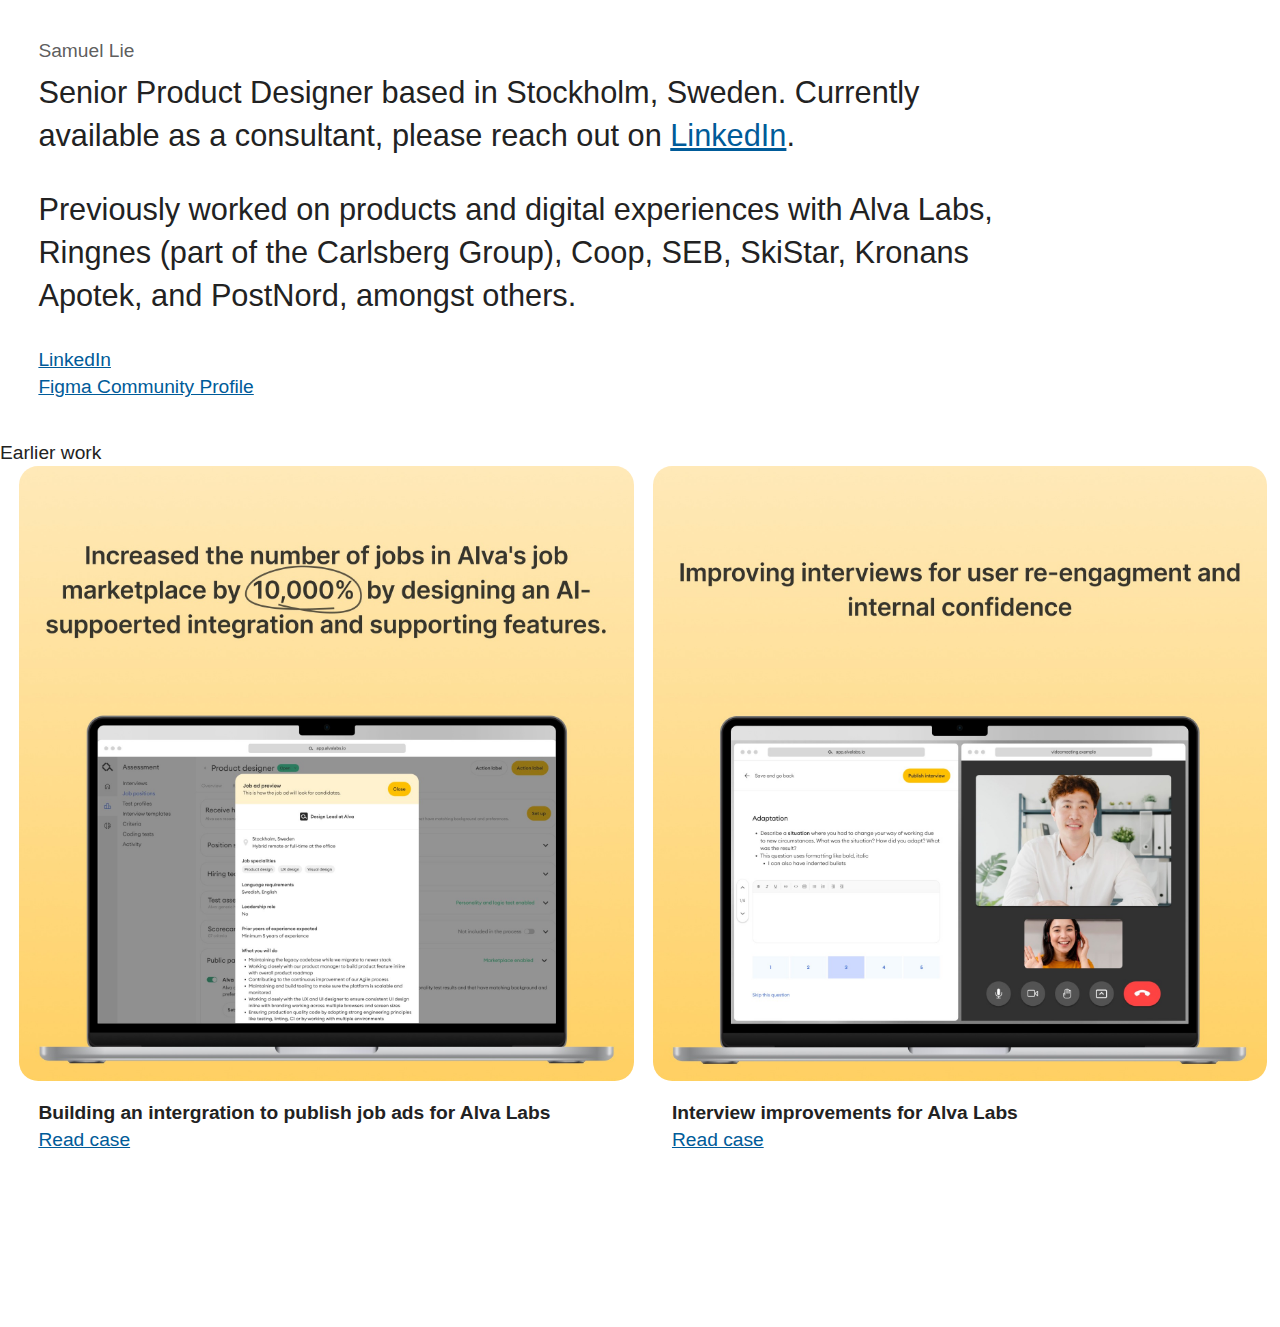
==== index.html @ 554edc45 "Updated copy" ====
<!doctype html>
<html class="no-js" lang="en">

<head>
  <meta charset="utf-8">
  <title>Samuel Lie - Consultant Senior Product Designer</title>
  <meta name="description" content="Consultant Senior Product Designer based in Stockholm, Sweden.">
  <meta name="viewport" content="width=device-width, initial-scale=1">

<link rel="icon" href="favicon.ico" />

  <link rel="stylesheet" href="styles/normalize.css">
  <link rel="stylesheet" href="styles/style.css">

  <meta name="theme-color" media="(prefers-color-scheme: light)" content="#fff" />
  <meta name="theme-color" media="(prefers-color-scheme: dark)" content="#222" />

  <script src="https://cdn.counter.dev/script.js" data-id="3fa29685-fc95-48f1-abb3-a74267615874" data-utcoffset="2"></script>
</head>

<body>

  <div class="about">
    <h1 class="name">Samuel Lie</h1>
    <p class="description">Senior Product Designer based in Stockholm, Sweden. Currently available as a consultant, please reach out on <a href="https://www.linkedin.com/in/samueleriklie">LinkedIn</a>.</p>
    <p class="description">Previously worked on products and digital experiences with Alva Labs, Ringnes (part of the Carlsberg Group), Coop, SEB, SkiStar, Kronans Apotek, and PostNord, amongst others.</p>
    <ul class="no-list-style">
      <li><a href="https://www.linkedin.com/in/samuel-lie-769a29a1/">LinkedIn</a></li>
      <li><a href="https://www.figma.com/@samuellie">Figma Community Profile</a></li>
    </ul>
  </div>

  <div>
    <h3>Earlier work</h3>
    <div class="screenshots">
      <div>
        <img class="screenshot" src="/images/alva-increasejobs.jpg" alt="Screenshot of the job ad preview modal in the Alva Labs web app with the title Increased the number of jobs in Alva's job marketplace by  10,000%  by designing an AI-suppoerted integration and supporting features." />
        <div class="screenshot-links">
          <h2>Building an intergration to publish job ads for Alva Labs</h2>
          <ul class="no-list-style">
            <li><a href="https://samuellie.craft.me/ANRTtdKhkk0dDg">Read case</a></li>
          </ul>
        </div>
      </div>
      <div>
        <img class="screenshot" src="/images/alva-improveinterviews.jpg" alt="Screenshot of the interview functionality in the Alva Labs web app with the title Improving interviews for user re-engagment and internal confidence." />
        <div class="screenshot-links">
          <h2>Interview improvements for Alva Labs</h2>
          <ul class="no-list-style">
            <li><a href="https://samuellie.craft.me/POUdpriRUXJNpg">Read case</a></li>
          </ul>
        </div>
      </div>
      <div>
        <img class="screenshot" src="/images/coop.jpg" alt="Screenshot of the home screen of the Coop iOS app" />
        <div class="screenshot-links">
          <h2>Coop</h2>
          <ul class="no-list-style">
            <li><a href="https://apps.apple.com/se/app/coop-mat-erbjudanden-medlem/id408840395">App Store</a></li>
            <li><a href="https://play.google.com/store/apps/details?id=se.nansen.coop">Google Play</a></li>
          </ul>
        </div>
      </div>
      <div>
        <img class="screenshot" src="/images/kronans-apotek.jpg" alt="Screenshot of the home screen of the Kronans Apotek iOS app" />
        <div class="screenshot-links">
          <h2>Kronans Apotek</h2>
          <ul class="no-list-style">
            <li><a href="https://apps.apple.com/se/app/kronans-apotek-mina-recept/id1129771604">App Store</a></li>
            <li><a href="https://play.google.com/store/apps/details?id=se.kronansapotek.kronan">Google Play</a></li>
          </ul>
        </div>
      </div>
      <div>
        <img class="screenshot" src="/images/seb-kort.jpg" alt="Screenshot of the home screen of the Spendwise iOS app" />
        <div class="screenshot-links">
          <h2>SEB Kort</h2>
          <ul class="no-list-style">
            <li><a href="https://apps.apple.com/us/app/spendwise/id1441419364">Spendwise - App Store</a></li>
            <li><a href="https://play.google.com/store/apps/details?id=com.sebkort.multibrand">Spendwise - Google Play</a></li>
            <li><a href="https://apps.apple.com/se/app/eurocard/id627653827">Eurocard - App Store</a></li>
            <li><a href="https://play.google.com/store/apps/details?id=se.eurocard.ecse">Eurocard - Google Play</a></li>
            <li><a href="https://apps.apple.com/se/app/sas-eurobonus-world-mastercard/id1145360307">SAS MC - App Store</a></li>
            <li><a href="https://play.google.com/store/apps/details?id=com.sebkort.sase">SAS MC - Google Play</a></li>
          </ul>
        </div>
      </div>
      <div>
        <img class="screenshot" src="/images/skistar.jpg" alt="Screenshot of the home screen of the SkiStar app" />
        <div class="screenshot-links">
          <h2>SkiStar</h2>
          <ul class="no-list-style">
            <li><a href="https://apps.apple.com/se/app/skistar/id406481077">App Store</a></li>
            <li><a href="https://play.google.com/store/apps/details?id=com.skistar.SKISTAR1">Google Play</a></li>
          </ul>
        </div>
      </div>
      <div>
        <img class="screenshot" src="/images/taxisthlm.jpg" alt="Screenshot of the booking screen of the Taxi Stockholm app" />
        <div class="screenshot-links">
          <h2>Taxi Stockholm</h2>
          <ul class="no-list-style">
            <li><a href="https://apps.apple.com/se/app/taxi-sthlm/id375988670">App Store</a></li>
            <li><a href="https://play.google.com/store/apps/details?id=se.taxistockholm">Google Play</a></li>
          </ul>
        </div>
      </div>
    </div>
  </div>

</body>

</html>
---- styles/style.css ----
/*! HTML5 Boilerplate v8.0.0 | MIT License | https://html5boilerplate.com/ */

/* main.css 3.0.0 | MIT License | https://github.com/h5bp/main.css#readme */
/*
 * What follows is the result of much research on cross-browser styling.
 * Credit left inline and big thanks to Nicolas Gallagher, Jonathan Neal,
 * Kroc Camen, and the H5BP dev community and team.
 */

/* ==========================================================================
   Base styles: opinionated defaults
   ========================================================================== */

html {
  background-color: #fff;
  color: #222;
  font-size: 1.2em;
  line-height: 1.4;
  font-family: 'Helvetica', 'Arial', sans-serif;
  box-sizing: border-box;
}

*, *:before, *:after {
  box-sizing: inherit;
}

/*
 * Remove text-shadow in selection highlight:
 * https://twitter.com/miketaylr/status/12228805301
 *
 * Customize the background color to match your design.
 */

::-moz-selection {
  background: #b3d4fc;
  text-shadow: none;
}

::selection {
  background: #b3d4fc;
  text-shadow: none;
}

/* ==========================================================================
   Author's custom styles
   ========================================================================== */

body {
  min-height: 100svh;
}

.about {
  padding: 2em;
  display: flex;
  flex-direction: column;
  justify-content: center;
  max-width: 54em;
}

h1 {
  font-size: 1.6em;
  margin-top: 0;
  margin-bottom: 0.3em;
}

h2 {
  font-size: 1em;
  margin: 0;
}

h3 {
  font-size: 1em;
  font-weight: 500;
  margin: 0;
}

p {
  margin-top: 0;
}

.no-list-style {
  padding: 0;
  margin: 0;
  list-style: none;
}

.name {
  font-size: 1em;
  color: #222222be;
  font-weight: 500;
}

.description {
  font-size: 1.6em;
}

a {
  color: #005b99;
}

a:hover {
  color: #005b99bf;
}

@media (prefers-color-scheme: dark) {
  html {
    color: #fff;
    background: #222;
  }

  .name {
    color: #ffffffbf;
  }

  a {
    color: #93c0f9;
  }

  a:hover {
    color: #accefa;
  }
}

.screenshots {
  display: flex;
  overflow-x: auto;
  padding: 0 1em 1em 1em;
}

.screenshot {
  display: flex;
  flex: 0 0 auto;
  height: 32em;
  border-radius: 1em;

  &:not(:last-child) {
    margin-right: 1em;
  }
}

.screenshot-links {
  padding: 1em;
}

/* ==========================================================================
   EXAMPLE Media Queries for Responsive Design.
   These examples override the primary ('mobile first') styles.
   Modify as content requires.
   ========================================================================== */

@media only screen and (min-width: 35em) {
  /* Style adjustments for viewports that meet the condition */
}

@media print,
  (-webkit-min-device-pixel-ratio: 1.25),
  (min-resolution: 1.25dppx),
  (min-resolution: 120dpi) {
  /* Style adjustments for high resolution devices */
}

/* ==========================================================================
   Print styles.
   Inlined to avoid the additional HTTP request:
   https://www.phpied.com/delay-loading-your-print-css/
   ========================================================================== */

@media print {
  *,
  *::before,
  *::after {
    background: #fff !important;
    color: #000 !important;
    /* Black prints faster */
    box-shadow: none !important;
    text-shadow: none !important;
  }

  a,
  a:visited {
    text-decoration: underline;
  }

  a[href]::after {
    content: " (" attr(href) ")";
  }

  abbr[title]::after {
    content: " (" attr(title) ")";
  }

  /*
   * Don't show links that are fragment identifiers,
   * or use the `javascript:` pseudo protocol
   */
  a[href^="#"]::after,
  a[href^="javascript:"]::after {
    content: "";
  }

  pre {
    white-space: pre-wrap !important;
  }

  pre,
  blockquote {
    border: 1px solid #999;
    page-break-inside: avoid;
  }

  tr,
  img {
    page-break-inside: avoid;
  }

  p,
  h2,
  h3 {
    orphans: 3;
    widows: 3;
  }

  h2,
  h3 {
    page-break-after: avoid;
  }
}
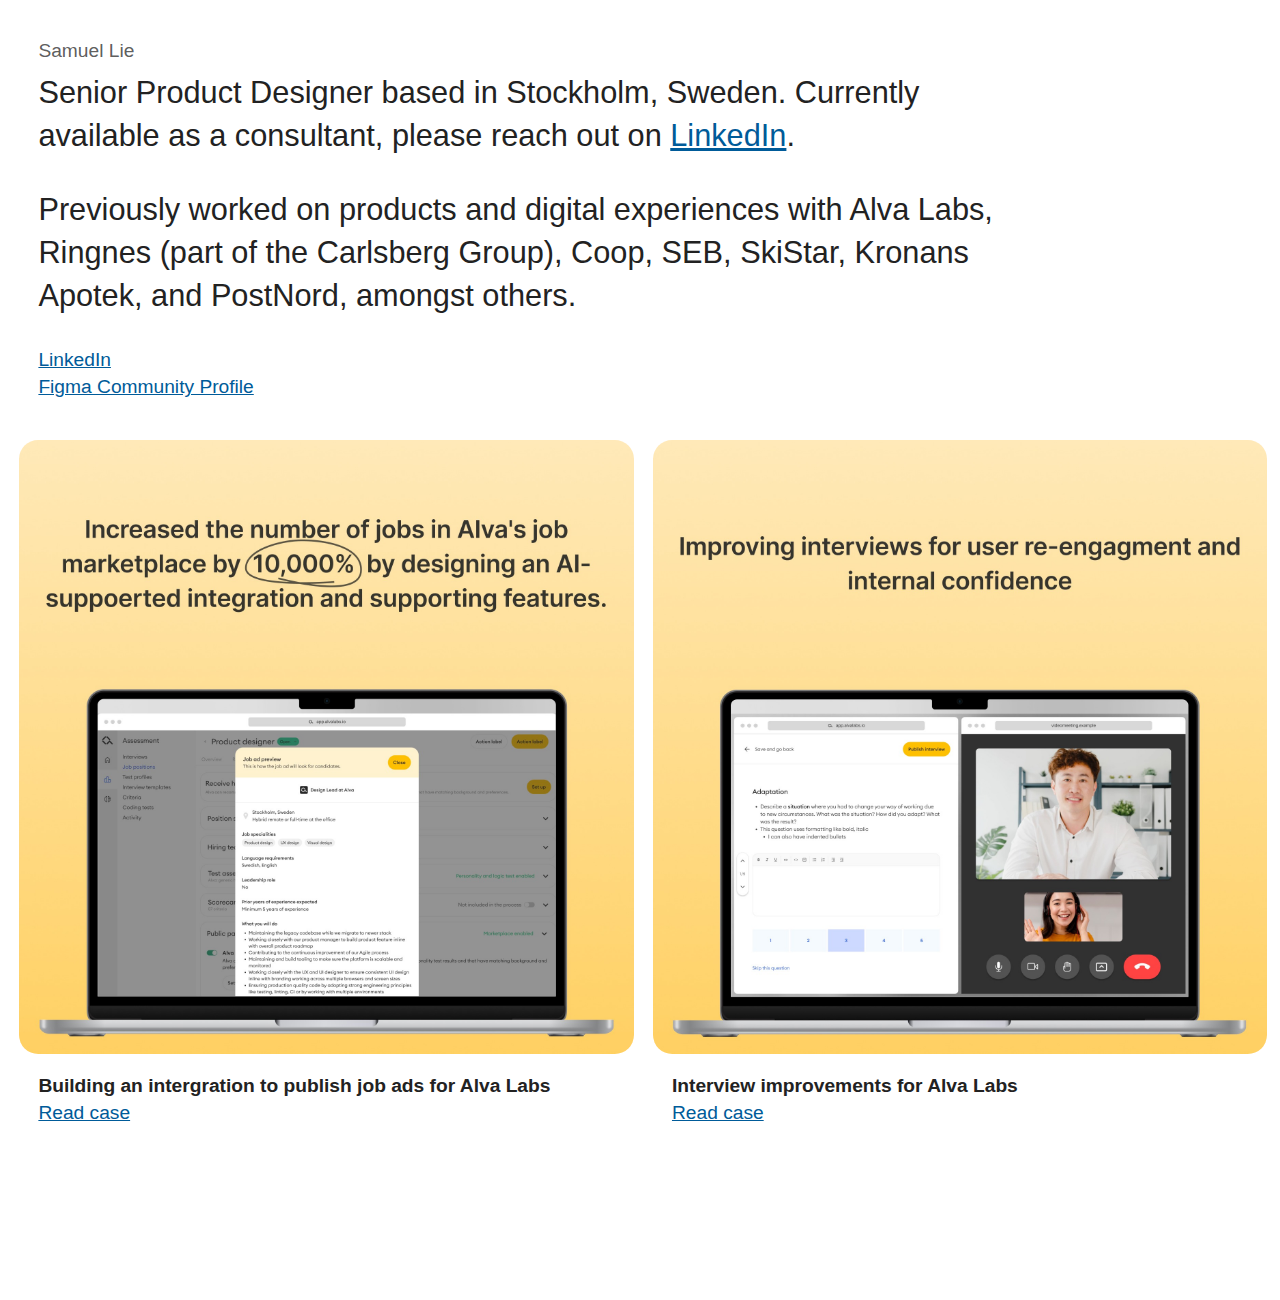
==== commit 9953524f: "Remove header" ====
--- a/index.html
+++ b/index.html
@@ -30,80 +30,77 @@
     </ul>
   </div>
 
-  <div>
-    <h3>Earlier work</h3>
-    <div class="screenshots">
-      <div>
-        <img class="screenshot" src="/images/alva-increasejobs.jpg" alt="Screenshot of the job ad preview modal in the Alva Labs web app with the title Increased the number of jobs in Alva's job marketplace by  10,000%  by designing an AI-suppoerted integration and supporting features." />
-        <div class="screenshot-links">
-          <h2>Building an intergration to publish job ads for Alva Labs</h2>
-          <ul class="no-list-style">
-            <li><a href="https://samuellie.craft.me/ANRTtdKhkk0dDg">Read case</a></li>
-          </ul>
-        </div>
+  <div class="screenshots">
+    <div>
+      <img class="screenshot" src="/images/alva-increasejobs.jpg" alt="Screenshot of the job ad preview modal in the Alva Labs web app with the title Increased the number of jobs in Alva's job marketplace by  10,000%  by designing an AI-suppoerted integration and supporting features." />
+      <div class="screenshot-links">
+        <h2>Building an intergration to publish job ads for Alva Labs</h2>
+        <ul class="no-list-style">
+          <li><a href="https://samuellie.craft.me/ANRTtdKhkk0dDg">Read case</a></li>
+        </ul>
       </div>
-      <div>
-        <img class="screenshot" src="/images/alva-improveinterviews.jpg" alt="Screenshot of the interview functionality in the Alva Labs web app with the title Improving interviews for user re-engagment and internal confidence." />
-        <div class="screenshot-links">
-          <h2>Interview improvements for Alva Labs</h2>
-          <ul class="no-list-style">
-            <li><a href="https://samuellie.craft.me/POUdpriRUXJNpg">Read case</a></li>
-          </ul>
-        </div>
+    </div>
+    <div>
+      <img class="screenshot" src="/images/alva-improveinterviews.jpg" alt="Screenshot of the interview functionality in the Alva Labs web app with the title Improving interviews for user re-engagment and internal confidence." />
+      <div class="screenshot-links">
+        <h2>Interview improvements for Alva Labs</h2>
+        <ul class="no-list-style">
+          <li><a href="https://samuellie.craft.me/POUdpriRUXJNpg">Read case</a></li>
+        </ul>
       </div>
-      <div>
-        <img class="screenshot" src="/images/coop.jpg" alt="Screenshot of the home screen of the Coop iOS app" />
-        <div class="screenshot-links">
-          <h2>Coop</h2>
-          <ul class="no-list-style">
-            <li><a href="https://apps.apple.com/se/app/coop-mat-erbjudanden-medlem/id408840395">App Store</a></li>
-            <li><a href="https://play.google.com/store/apps/details?id=se.nansen.coop">Google Play</a></li>
-          </ul>
-        </div>
+    </div>
+    <div>
+      <img class="screenshot" src="/images/coop.jpg" alt="Screenshot of the home screen of the Coop iOS app" />
+      <div class="screenshot-links">
+        <h2>Coop</h2>
+        <ul class="no-list-style">
+          <li><a href="https://apps.apple.com/se/app/coop-mat-erbjudanden-medlem/id408840395">App Store</a></li>
+          <li><a href="https://play.google.com/store/apps/details?id=se.nansen.coop">Google Play</a></li>
+        </ul>
       </div>
-      <div>
-        <img class="screenshot" src="/images/kronans-apotek.jpg" alt="Screenshot of the home screen of the Kronans Apotek iOS app" />
-        <div class="screenshot-links">
-          <h2>Kronans Apotek</h2>
-          <ul class="no-list-style">
-            <li><a href="https://apps.apple.com/se/app/kronans-apotek-mina-recept/id1129771604">App Store</a></li>
-            <li><a href="https://play.google.com/store/apps/details?id=se.kronansapotek.kronan">Google Play</a></li>
-          </ul>
-        </div>
+    </div>
+    <div>
+      <img class="screenshot" src="/images/kronans-apotek.jpg" alt="Screenshot of the home screen of the Kronans Apotek iOS app" />
+      <div class="screenshot-links">
+        <h2>Kronans Apotek</h2>
+        <ul class="no-list-style">
+          <li><a href="https://apps.apple.com/se/app/kronans-apotek-mina-recept/id1129771604">App Store</a></li>
+          <li><a href="https://play.google.com/store/apps/details?id=se.kronansapotek.kronan">Google Play</a></li>
+        </ul>
       </div>
-      <div>
-        <img class="screenshot" src="/images/seb-kort.jpg" alt="Screenshot of the home screen of the Spendwise iOS app" />
-        <div class="screenshot-links">
-          <h2>SEB Kort</h2>
-          <ul class="no-list-style">
-            <li><a href="https://apps.apple.com/us/app/spendwise/id1441419364">Spendwise - App Store</a></li>
-            <li><a href="https://play.google.com/store/apps/details?id=com.sebkort.multibrand">Spendwise - Google Play</a></li>
-            <li><a href="https://apps.apple.com/se/app/eurocard/id627653827">Eurocard - App Store</a></li>
-            <li><a href="https://play.google.com/store/apps/details?id=se.eurocard.ecse">Eurocard - Google Play</a></li>
-            <li><a href="https://apps.apple.com/se/app/sas-eurobonus-world-mastercard/id1145360307">SAS MC - App Store</a></li>
-            <li><a href="https://play.google.com/store/apps/details?id=com.sebkort.sase">SAS MC - Google Play</a></li>
-          </ul>
-        </div>
+    </div>
+    <div>
+      <img class="screenshot" src="/images/seb-kort.jpg" alt="Screenshot of the home screen of the Spendwise iOS app" />
+      <div class="screenshot-links">
+        <h2>SEB Kort</h2>
+        <ul class="no-list-style">
+          <li><a href="https://apps.apple.com/us/app/spendwise/id1441419364">Spendwise - App Store</a></li>
+          <li><a href="https://play.google.com/store/apps/details?id=com.sebkort.multibrand">Spendwise - Google Play</a></li>
+          <li><a href="https://apps.apple.com/se/app/eurocard/id627653827">Eurocard - App Store</a></li>
+          <li><a href="https://play.google.com/store/apps/details?id=se.eurocard.ecse">Eurocard - Google Play</a></li>
+          <li><a href="https://apps.apple.com/se/app/sas-eurobonus-world-mastercard/id1145360307">SAS MC - App Store</a></li>
+          <li><a href="https://play.google.com/store/apps/details?id=com.sebkort.sase">SAS MC - Google Play</a></li>
+        </ul>
       </div>
-      <div>
-        <img class="screenshot" src="/images/skistar.jpg" alt="Screenshot of the home screen of the SkiStar app" />
-        <div class="screenshot-links">
-          <h2>SkiStar</h2>
-          <ul class="no-list-style">
-            <li><a href="https://apps.apple.com/se/app/skistar/id406481077">App Store</a></li>
-            <li><a href="https://play.google.com/store/apps/details?id=com.skistar.SKISTAR1">Google Play</a></li>
-          </ul>
-        </div>
+    </div>
+    <div>
+      <img class="screenshot" src="/images/skistar.jpg" alt="Screenshot of the home screen of the SkiStar app" />
+      <div class="screenshot-links">
+        <h2>SkiStar</h2>
+        <ul class="no-list-style">
+          <li><a href="https://apps.apple.com/se/app/skistar/id406481077">App Store</a></li>
+          <li><a href="https://play.google.com/store/apps/details?id=com.skistar.SKISTAR1">Google Play</a></li>
+        </ul>
       </div>
-      <div>
-        <img class="screenshot" src="/images/taxisthlm.jpg" alt="Screenshot of the booking screen of the Taxi Stockholm app" />
-        <div class="screenshot-links">
-          <h2>Taxi Stockholm</h2>
-          <ul class="no-list-style">
-            <li><a href="https://apps.apple.com/se/app/taxi-sthlm/id375988670">App Store</a></li>
-            <li><a href="https://play.google.com/store/apps/details?id=se.taxistockholm">Google Play</a></li>
-          </ul>
-        </div>
+    </div>
+    <div>
+      <img class="screenshot" src="/images/taxisthlm.jpg" alt="Screenshot of the booking screen of the Taxi Stockholm app" />
+      <div class="screenshot-links">
+        <h2>Taxi Stockholm</h2>
+        <ul class="no-list-style">
+          <li><a href="https://apps.apple.com/se/app/taxi-sthlm/id375988670">App Store</a></li>
+          <li><a href="https://play.google.com/store/apps/details?id=se.taxistockholm">Google Play</a></li>
+        </ul>
       </div>
     </div>
   </div>
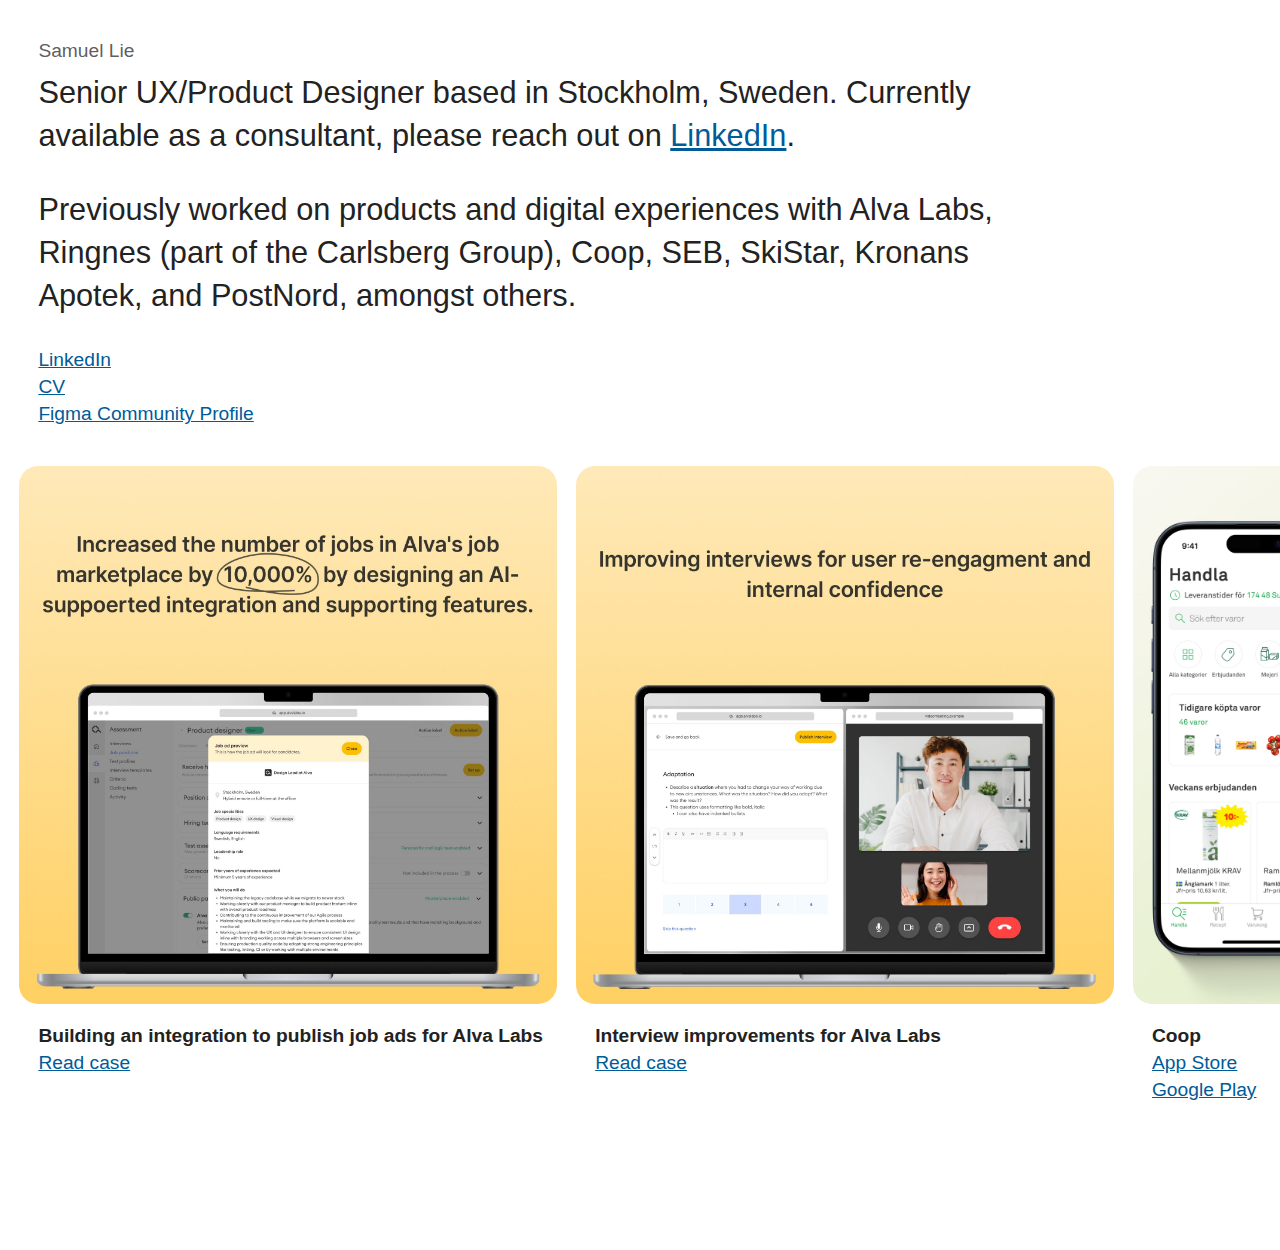
==== commit 2644f9bd: "Add CV" ====
--- a/index.html
+++ b/index.html
@@ -3,7 +3,7 @@
 
 <head>
   <meta charset="utf-8">
-  <title>Samuel Lie - Consultant Senior Product Designer</title>
+  <title>Samuel Lie - Consultant Senior UX/Product Designer</title>
   <meta name="description" content="Consultant Senior Product Designer based in Stockholm, Sweden.">
   <meta name="viewport" content="width=device-width, initial-scale=1">
 
@@ -22,10 +22,11 @@
 
   <div class="about">
     <h1 class="name">Samuel Lie</h1>
-    <p class="description">Senior Product Designer based in Stockholm, Sweden. Currently available as a consultant, please reach out on <a href="https://www.linkedin.com/in/samueleriklie">LinkedIn</a>.</p>
+    <p class="description">Senior UX/Product Designer based in Stockholm, Sweden. Currently available as a consultant, please reach out on <a href="https://www.linkedin.com/in/samueleriklie">LinkedIn</a>.</p>
     <p class="description">Previously worked on products and digital experiences with Alva Labs, Ringnes (part of the Carlsberg Group), Coop, SEB, SkiStar, Kronans Apotek, and PostNord, amongst others.</p>
     <ul class="no-list-style">
       <li><a href="https://www.linkedin.com/in/samuel-lie-769a29a1/">LinkedIn</a></li>
+      <li><a href="/CVSamuelLie.pdf">CV</a></li>
       <li><a href="https://www.figma.com/@samuellie">Figma Community Profile</a></li>
     </ul>
   </div>
@@ -34,7 +35,7 @@
     <div>
       <img class="screenshot" src="/images/alva-increasejobs.jpg" alt="Screenshot of the job ad preview modal in the Alva Labs web app with the title Increased the number of jobs in Alva's job marketplace by  10,000%  by designing an AI-suppoerted integration and supporting features." />
       <div class="screenshot-links">
-        <h2>Building an intergration to publish job ads for Alva Labs</h2>
+        <h2>Building an integration to publish job ads for Alva Labs</h2>
         <ul class="no-list-style">
           <li><a href="https://samuellie.craft.me/ANRTtdKhkk0dDg">Read case</a></li>
         </ul>
--- a/styles/style.css
+++ b/styles/style.css
@@ -130,7 +130,7 @@
 .screenshot {
   display: flex;
   flex: 0 0 auto;
-  height: 32em;
+  height: 22em;
   border-radius: 1em;
 
   &:not(:last-child) {
@@ -138,25 +138,14 @@
   }
 }
 
+@media only screen and (min-width: 35em) {
+  .screenshot {
+    height: 28em;
+  }
+}
+
 .screenshot-links {
   padding: 1em;
-}
-
-/* ==========================================================================
-   EXAMPLE Media Queries for Responsive Design.
-   These examples override the primary ('mobile first') styles.
-   Modify as content requires.
-   ========================================================================== */
-
-@media only screen and (min-width: 35em) {
-  /* Style adjustments for viewports that meet the condition */
-}
-
-@media print,
-  (-webkit-min-device-pixel-ratio: 1.25),
-  (min-resolution: 1.25dppx),
-  (min-resolution: 120dpi) {
-  /* Style adjustments for high resolution devices */
 }
 
 /* ==========================================================================
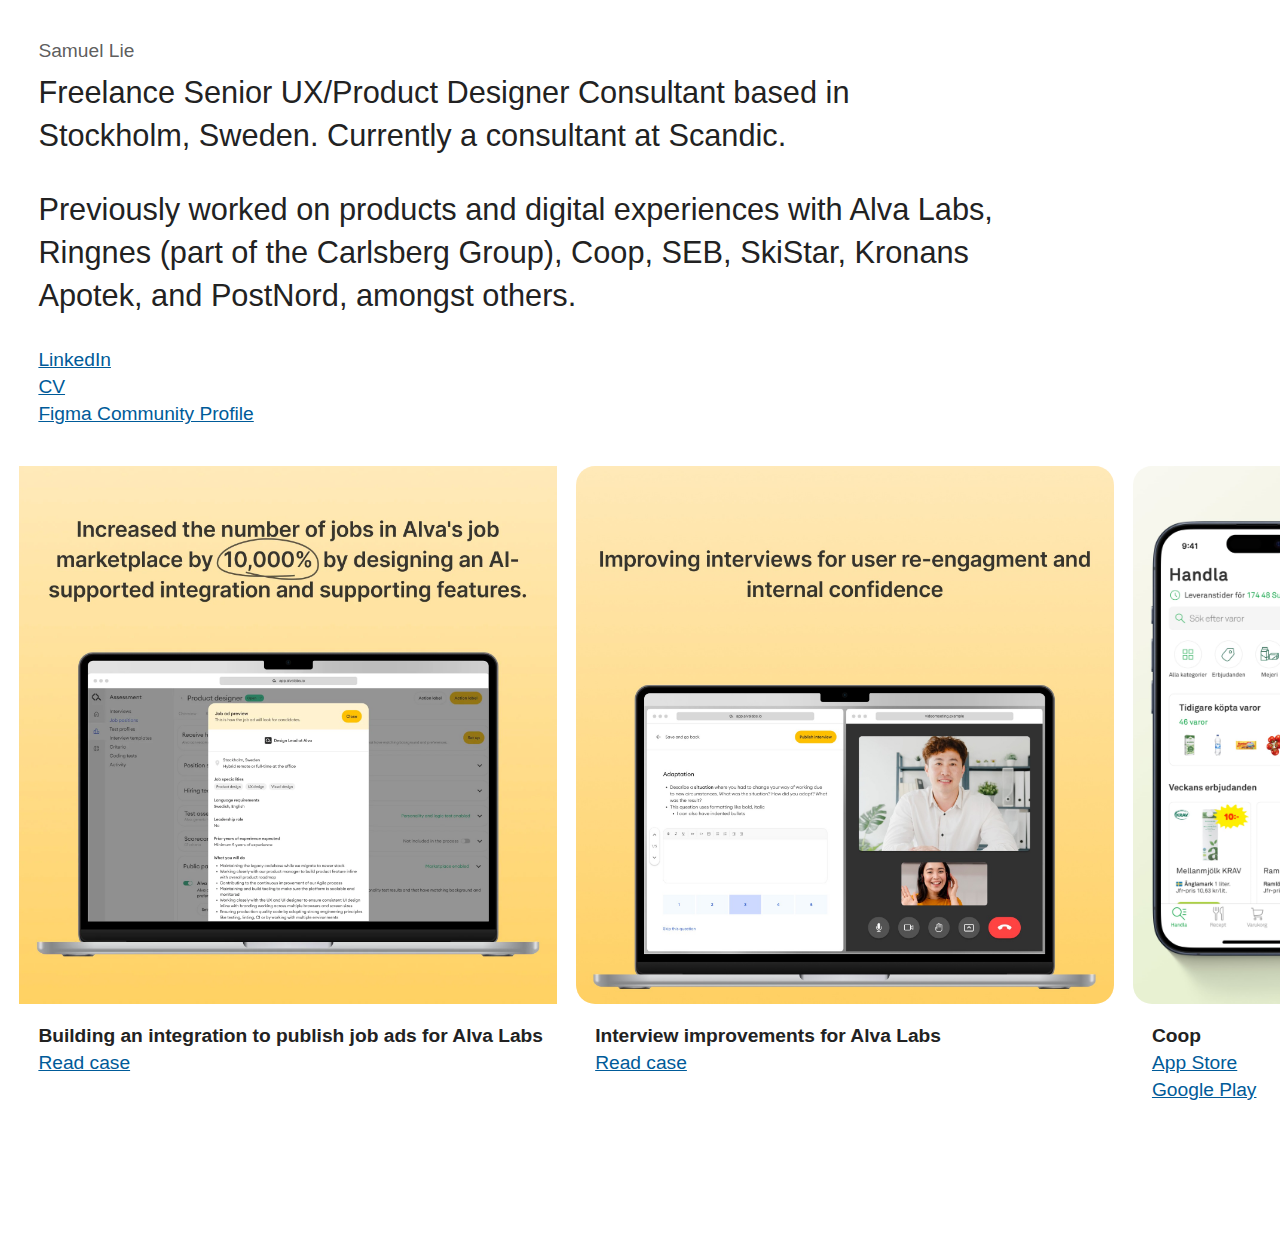
==== commit 4d2448f0: "add webp" ====
--- a/index.html
+++ b/index.html
@@ -22,7 +22,7 @@
 
   <div class="about">
     <h1 class="name">Samuel Lie</h1>
-    <p class="description">Senior UX/Product Designer based in Stockholm, Sweden. Currently available as a consultant, please reach out on <a href="https://www.linkedin.com/in/samueleriklie">LinkedIn</a>.</p>
+    <p class="description">Freelance Senior UX/Product Designer Consultant based in Stockholm, Sweden. Currently a consultant at Scandic.</p>
     <p class="description">Previously worked on products and digital experiences with Alva Labs, Ringnes (part of the Carlsberg Group), Coop, SEB, SkiStar, Kronans Apotek, and PostNord, amongst others.</p>
     <ul class="no-list-style">
       <li><a href="https://www.linkedin.com/in/samuel-lie-769a29a1/">LinkedIn</a></li>
@@ -33,7 +33,11 @@
 
   <div class="screenshots">
     <div>
-      <img class="screenshot" src="/images/alva-increasejobs.jpg" alt="Screenshot of the job ad preview modal in the Alva Labs web app with the title Increased the number of jobs in Alva's job marketplace by  10,000%  by designing an AI-suppoerted integration and supporting features." />
+      <picture class="screenshot">
+        <source srcset="/images/alva-increasejobs.webp" type="image/webp">
+        <source srcset="/images/alva-increasejobs.jpg" type="image/jpeg"> 
+        <img src="/images/alva-increasejobs.jpg" alt="Screenshot of the job ad preview modal in the Alva Labs web app with the title Increased the number of jobs in Alva's job marketplace by  10,000%  by designing an AI-suppoerted integration and supporting features.">
+      </picture>
       <div class="screenshot-links">
         <h2>Building an integration to publish job ads for Alva Labs</h2>
         <ul class="no-list-style">
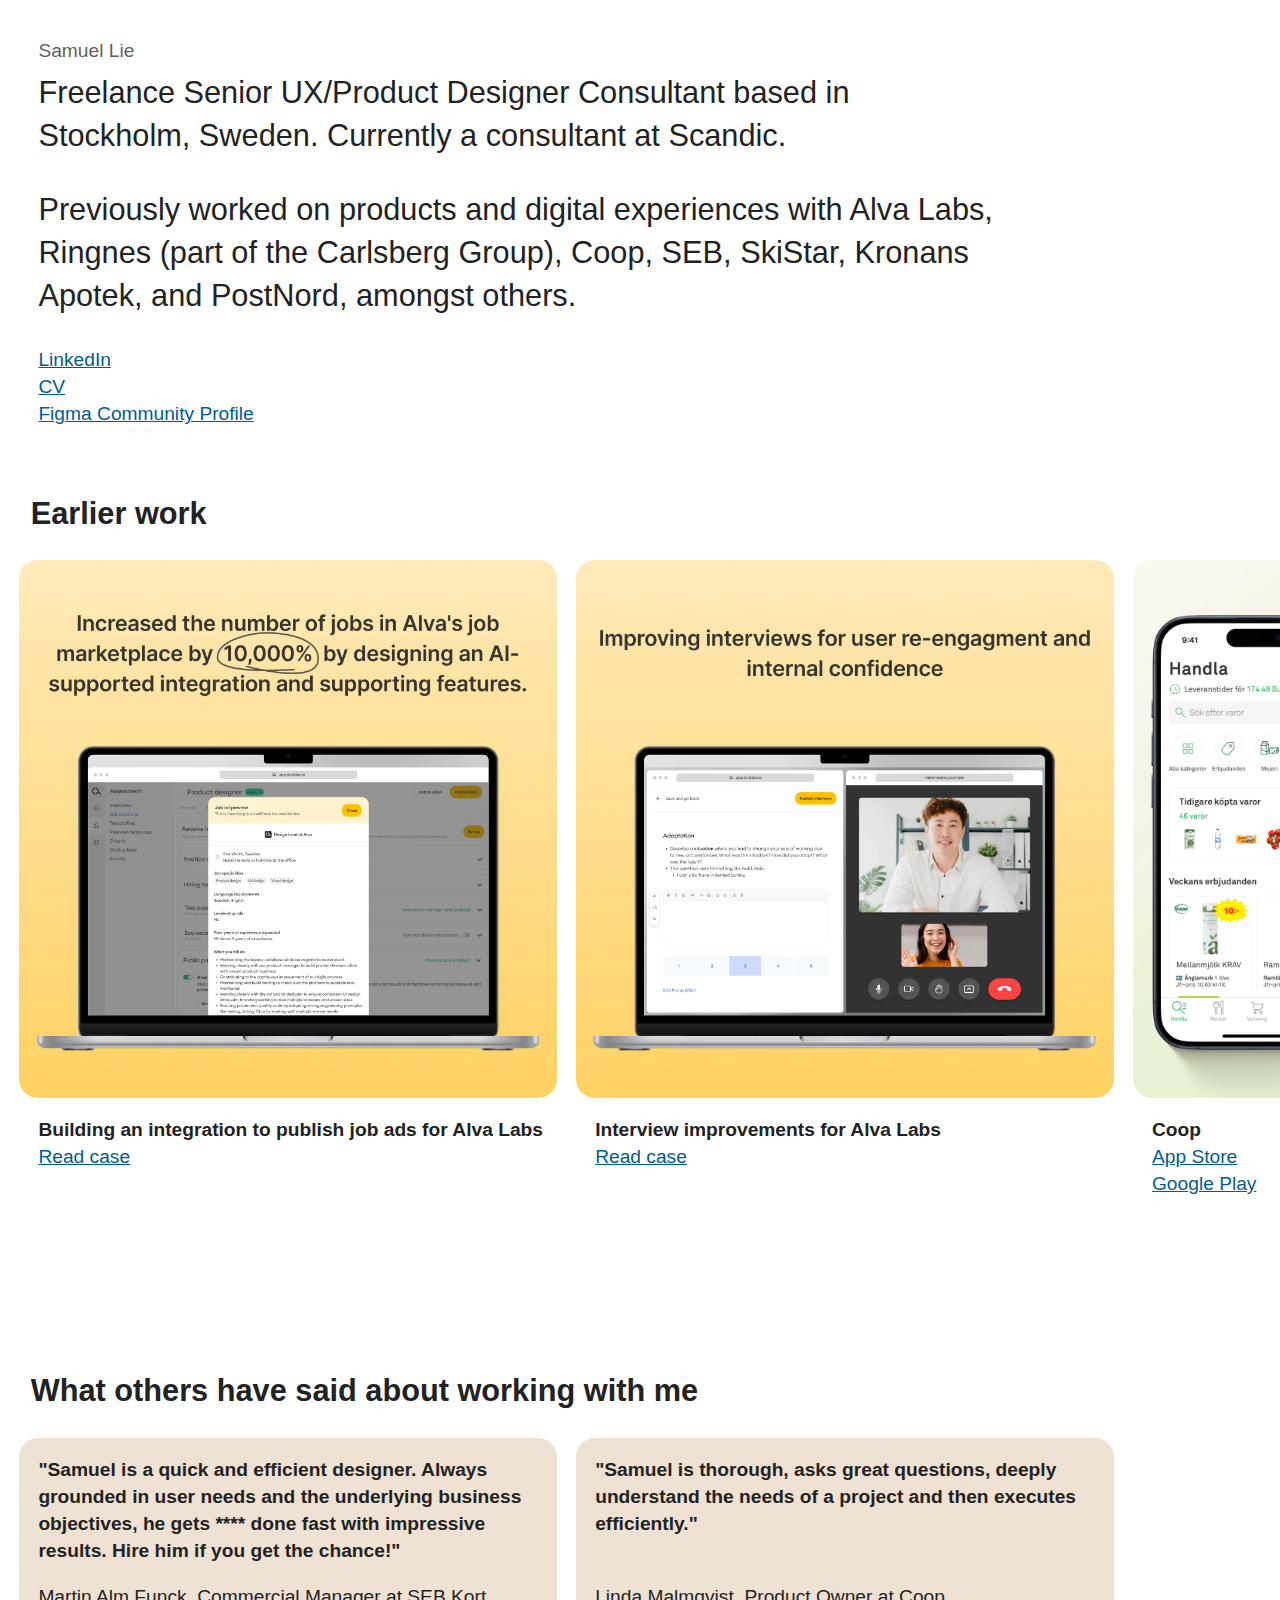
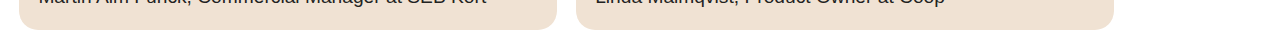
==== commit f20e427b: "add quotes" ====
--- a/index.html
+++ b/index.html
@@ -22,8 +22,8 @@
 
   <div class="about">
     <h1 class="name">Samuel Lie</h1>
-    <p class="description">Freelance Senior UX/Product Designer Consultant based in Stockholm, Sweden. Currently a consultant at Scandic.</p>
-    <p class="description">Previously worked on products and digital experiences with Alva Labs, Ringnes (part of the Carlsberg Group), Coop, SEB, SkiStar, Kronans Apotek, and PostNord, amongst others.</p>
+    <p class="text-large">Freelance Senior UX/Product Designer Consultant based in Stockholm, Sweden. Currently a consultant at Scandic.</p>
+    <p class="text-large">Previously worked on products and digital experiences with Alva Labs, Ringnes (part of the Carlsberg Group), Coop, SEB, SkiStar, Kronans Apotek, and PostNord, amongst others.</p>
     <ul class="no-list-style">
       <li><a href="https://www.linkedin.com/in/samuel-lie-769a29a1/">LinkedIn</a></li>
       <li><a href="/CVSamuelLie.pdf">CV</a></li>
@@ -31,85 +31,133 @@
     </ul>
   </div>
 
-  <div class="screenshots">
-    <div>
-      <picture class="screenshot">
-        <source srcset="/images/alva-increasejobs.webp" type="image/webp">
-        <source srcset="/images/alva-increasejobs.jpg" type="image/jpeg"> 
-        <img src="/images/alva-increasejobs.jpg" alt="Screenshot of the job ad preview modal in the Alva Labs web app with the title Increased the number of jobs in Alva's job marketplace by  10,000%  by designing an AI-suppoerted integration and supporting features.">
-      </picture>
-      <div class="screenshot-links">
-        <h2>Building an integration to publish job ads for Alva Labs</h2>
-        <ul class="no-list-style">
-          <li><a href="https://samuellie.craft.me/ANRTtdKhkk0dDg">Read case</a></li>
-        </ul>
+  <div>
+    <h2 class="horizontal-padding">Earlier work</h2>
+
+    <div class="screenshots">
+      <div>
+        <picture class="screenshot">
+          <source srcset="/images/alva-increasejobs.webp" type="image/webp">
+          <source srcset="/images/alva-increasejobs.jpg" type="image/jpeg"> 
+          <img src="/images/alva-increasejobs.jpg" alt="Screenshot of the job ad preview modal in the Alva Labs web app with the title Increased the number of jobs in Alva's job marketplace by  10,000%  by designing an AI-suppoerted integration and supporting features.">
+        </picture>
+        <div class="screenshot-links">
+          <h3>Building an integration to publish job ads for Alva Labs</h3>
+          <ul class="no-list-style">
+            <li><a href="https://samuellie.craft.me/ANRTtdKhkk0dDg">Read case</a></li>
+          </ul>
+        </div>
       </div>
-    </div>
-    <div>
-      <img class="screenshot" src="/images/alva-improveinterviews.jpg" alt="Screenshot of the interview functionality in the Alva Labs web app with the title Improving interviews for user re-engagment and internal confidence." />
-      <div class="screenshot-links">
-        <h2>Interview improvements for Alva Labs</h2>
-        <ul class="no-list-style">
-          <li><a href="https://samuellie.craft.me/POUdpriRUXJNpg">Read case</a></li>
-        </ul>
+      <div>
+        <picture class="screenshot">
+          <source srcset="/images/alva-improveinterviews.webp" type="image/webp">
+          <source srcset="/images/alva-improveinterviews.jpg" type="image/jpeg"> 
+          <img src="/images/alva-improveinterviews.jpg" alt="Screenshot of the interview functionality in the Alva Labs web app with the title Improving interviews for user re-engagment and internal confidence.">
+        </picture>
+        <div class="screenshot-links">
+          <h3>Interview improvements for Alva Labs</h3>
+          <ul class="no-list-style">
+            <li><a href="https://samuellie.craft.me/POUdpriRUXJNpg">Read case</a></li>
+          </ul>
+        </div>
       </div>
-    </div>
-    <div>
-      <img class="screenshot" src="/images/coop.jpg" alt="Screenshot of the home screen of the Coop iOS app" />
-      <div class="screenshot-links">
-        <h2>Coop</h2>
-        <ul class="no-list-style">
-          <li><a href="https://apps.apple.com/se/app/coop-mat-erbjudanden-medlem/id408840395">App Store</a></li>
-          <li><a href="https://play.google.com/store/apps/details?id=se.nansen.coop">Google Play</a></li>
-        </ul>
+      <div>
+        <picture class="screenshot">
+          <source srcset="/images/coop.webp" type="image/webp">
+          <source srcset="/images/coop.jpg" type="image/jpeg"> 
+          <img src="/images/coop.jpg" alt="Screenshot of the home screen of the Coop iOS app">
+        </picture>
+        <div class="screenshot-links">
+          <h3>Coop</h3>
+          <ul class="no-list-style">
+            <li><a href="https://apps.apple.com/se/app/coop-mat-erbjudanden-medlem/id408840395">App Store</a></li>
+            <li><a href="https://play.google.com/store/apps/details?id=se.nansen.coop">Google Play</a></li>
+          </ul>
+        </div>
       </div>
-    </div>
-    <div>
-      <img class="screenshot" src="/images/kronans-apotek.jpg" alt="Screenshot of the home screen of the Kronans Apotek iOS app" />
-      <div class="screenshot-links">
-        <h2>Kronans Apotek</h2>
-        <ul class="no-list-style">
-          <li><a href="https://apps.apple.com/se/app/kronans-apotek-mina-recept/id1129771604">App Store</a></li>
-          <li><a href="https://play.google.com/store/apps/details?id=se.kronansapotek.kronan">Google Play</a></li>
-        </ul>
+      <div>
+        <picture class="screenshot">
+          <source srcset="/images/kronans-apotek.webp" type="image/webp">
+          <source srcset="/images/kronans-apotek.jpg" type="image/jpeg"> 
+          <img src="/images/kronans-apotek.jpg" alt="Screenshot of the home screen of the Kronans Apotek iOS app">
+        </picture>
+        <div class="screenshot-links">
+          <h3>Kronans Apotek</h3>
+          <ul class="no-list-style">
+            <li><a href="https://apps.apple.com/se/app/kronans-apotek-mina-recept/id1129771604">App Store</a></li>
+            <li><a href="https://play.google.com/store/apps/details?id=se.kronansapotek.kronan">Google Play</a></li>
+          </ul>
+        </div>
       </div>
-    </div>
-    <div>
-      <img class="screenshot" src="/images/seb-kort.jpg" alt="Screenshot of the home screen of the Spendwise iOS app" />
-      <div class="screenshot-links">
-        <h2>SEB Kort</h2>
-        <ul class="no-list-style">
-          <li><a href="https://apps.apple.com/us/app/spendwise/id1441419364">Spendwise - App Store</a></li>
-          <li><a href="https://play.google.com/store/apps/details?id=com.sebkort.multibrand">Spendwise - Google Play</a></li>
-          <li><a href="https://apps.apple.com/se/app/eurocard/id627653827">Eurocard - App Store</a></li>
-          <li><a href="https://play.google.com/store/apps/details?id=se.eurocard.ecse">Eurocard - Google Play</a></li>
-          <li><a href="https://apps.apple.com/se/app/sas-eurobonus-world-mastercard/id1145360307">SAS MC - App Store</a></li>
-          <li><a href="https://play.google.com/store/apps/details?id=com.sebkort.sase">SAS MC - Google Play</a></li>
-        </ul>
+      <div>
+        <picture class="screenshot">
+          <source srcset="/images/seb-kort.webp" type="image/webp">
+          <source srcset="/images/seb-kort.jpg" type="image/jpeg"> 
+          <img src="/images/seb-kort.jpg" alt="Screenshot of the home screen of the Spendwise iOS app">
+        </picture>
+        <div class="screenshot-links">
+          <h3>SEB Kort</h3>
+          <ul class="no-list-style">
+            <li><a href="https://apps.apple.com/us/app/spendwise/id1441419364">Spendwise - App Store</a></li>
+            <li><a href="https://play.google.com/store/apps/details?id=com.sebkort.multibrand">Spendwise - Google Play</a></li>
+            <li><a href="https://apps.apple.com/se/app/eurocard/id627653827">Eurocard - App Store</a></li>
+            <li><a href="https://play.google.com/store/apps/details?id=se.eurocard.ecse">Eurocard - Google Play</a></li>
+            <li><a href="https://apps.apple.com/se/app/sas-eurobonus-world-mastercard/id1145360307">SAS MC - App Store</a></li>
+            <li><a href="https://play.google.com/store/apps/details?id=com.sebkort.sase">SAS MC - Google Play</a></li>
+          </ul>
+        </div>
       </div>
-    </div>
-    <div>
-      <img class="screenshot" src="/images/skistar.jpg" alt="Screenshot of the home screen of the SkiStar app" />
-      <div class="screenshot-links">
-        <h2>SkiStar</h2>
-        <ul class="no-list-style">
-          <li><a href="https://apps.apple.com/se/app/skistar/id406481077">App Store</a></li>
-          <li><a href="https://play.google.com/store/apps/details?id=com.skistar.SKISTAR1">Google Play</a></li>
-        </ul>
+      <div>
+        <picture class="screenshot">
+          <source srcset="/images/skistar.webp" type="image/webp">
+          <source srcset="/images/skistar.jpg" type="image/jpeg"> 
+          <img src="/images/skistar.jpg" alt="Screenshot of the home screen of the SkiStar iOS app">
+        </picture>
+        <div class="screenshot-links">
+          <h3>SkiStar</h3>
+          <ul class="no-list-style">
+            <li><a href="https://apps.apple.com/se/app/skistar/id406481077">App Store</a></li>
+            <li><a href="https://play.google.com/store/apps/details?id=com.skistar.SKISTAR1">Google Play</a></li>
+          </ul>
+        </div>
       </div>
-    </div>
-    <div>
-      <img class="screenshot" src="/images/taxisthlm.jpg" alt="Screenshot of the booking screen of the Taxi Stockholm app" />
-      <div class="screenshot-links">
-        <h2>Taxi Stockholm</h2>
-        <ul class="no-list-style">
-          <li><a href="https://apps.apple.com/se/app/taxi-sthlm/id375988670">App Store</a></li>
-          <li><a href="https://play.google.com/store/apps/details?id=se.taxistockholm">Google Play</a></li>
-        </ul>
+      <div>
+        <picture class="screenshot">
+          <source srcset="/images/taxisthlm.webp" type="image/webp">
+          <source srcset="/images/taxisthlm.jpg" type="image/jpeg"> 
+          <img src="/images/taxisthlm.jpg" alt="Screenshot of the booking screen of the Taxi Stockholm app">
+        </picture>
+        <div class="screenshot-links">
+          <h3>Taxi Stockholm</h3>
+          <ul class="no-list-style">
+            <li><a href="https://apps.apple.com/se/app/taxi-sthlm/id375988670">App Store</a></li>
+            <li><a href="https://play.google.com/store/apps/details?id=se.taxistockholm">Google Play</a></li>
+          </ul>
+        </div>
       </div>
     </div>
   </div>
 
+  <div>
+    <h2 class="horizontal-padding">What others have said about working with me</h2>
+
+    <div class="screenshots">
+      <div class="quote">
+        <blockquote>
+          <p class="text-bold">"Samuel is a quick and efficient designer. Always grounded in user needs and the underlying business objectives, he gets **** done fast with impressive results. Hire him if you get the chance!"</p>
+        </blockquote>
+        <span>Martin Alm Funck, Commercial Manager at SEB Kort</span>
+      </div>
+      <div class="quote">
+        <blockquote>
+          <p class="text-bold">"Samuel is thorough, asks great questions, deeply understand the needs of a project and then executes efficiently."</p>
+        </blockquote>
+        <span>Linda Malmqvist, Product Owner at Coop</span>
+      </div>
+    </div>
+  </div>
+
+
 </body>
 
 </html>
--- a/styles/style.css
+++ b/styles/style.css
@@ -64,13 +64,12 @@
 }
 
 h2 {
-  font-size: 1em;
-  margin: 0;
+  font-size: 1.6em;
+  font-weight: bold;
 }
 
 h3 {
   font-size: 1em;
-  font-weight: 500;
   margin: 0;
 }
 
@@ -90,8 +89,12 @@
   font-weight: 500;
 }
 
-.description {
+.text-large {
   font-size: 1.6em;
+}
+
+.text-bold {
+  font-weight: 700;
 }
 
 a {
@@ -121,6 +124,10 @@
   }
 }
 
+.horizontal-padding {
+  padding: 0 1em;
+}
+
 .screenshots {
   display: flex;
   overflow-x: auto;
@@ -138,6 +145,11 @@
   }
 }
 
+.screenshot > img,
+.screenshot > source {
+  border-radius: inherit;
+}
+
 @media only screen and (min-width: 35em) {
   .screenshot {
     height: 28em;
@@ -146,6 +158,23 @@
 
 .screenshot-links {
   padding: 1em;
+}
+
+.quote {
+  display: flex;
+  flex-direction: column;
+  background-color: #f0e2d3;
+  border-radius: 1em;
+  padding: 1em;
+  max-width: 28em;
+
+  &:not(:last-child) {
+    margin-right: 1em;
+  }
+}
+
+.quote blockquote {
+  flex-grow: 1;
 }
 
 /* ==========================================================================
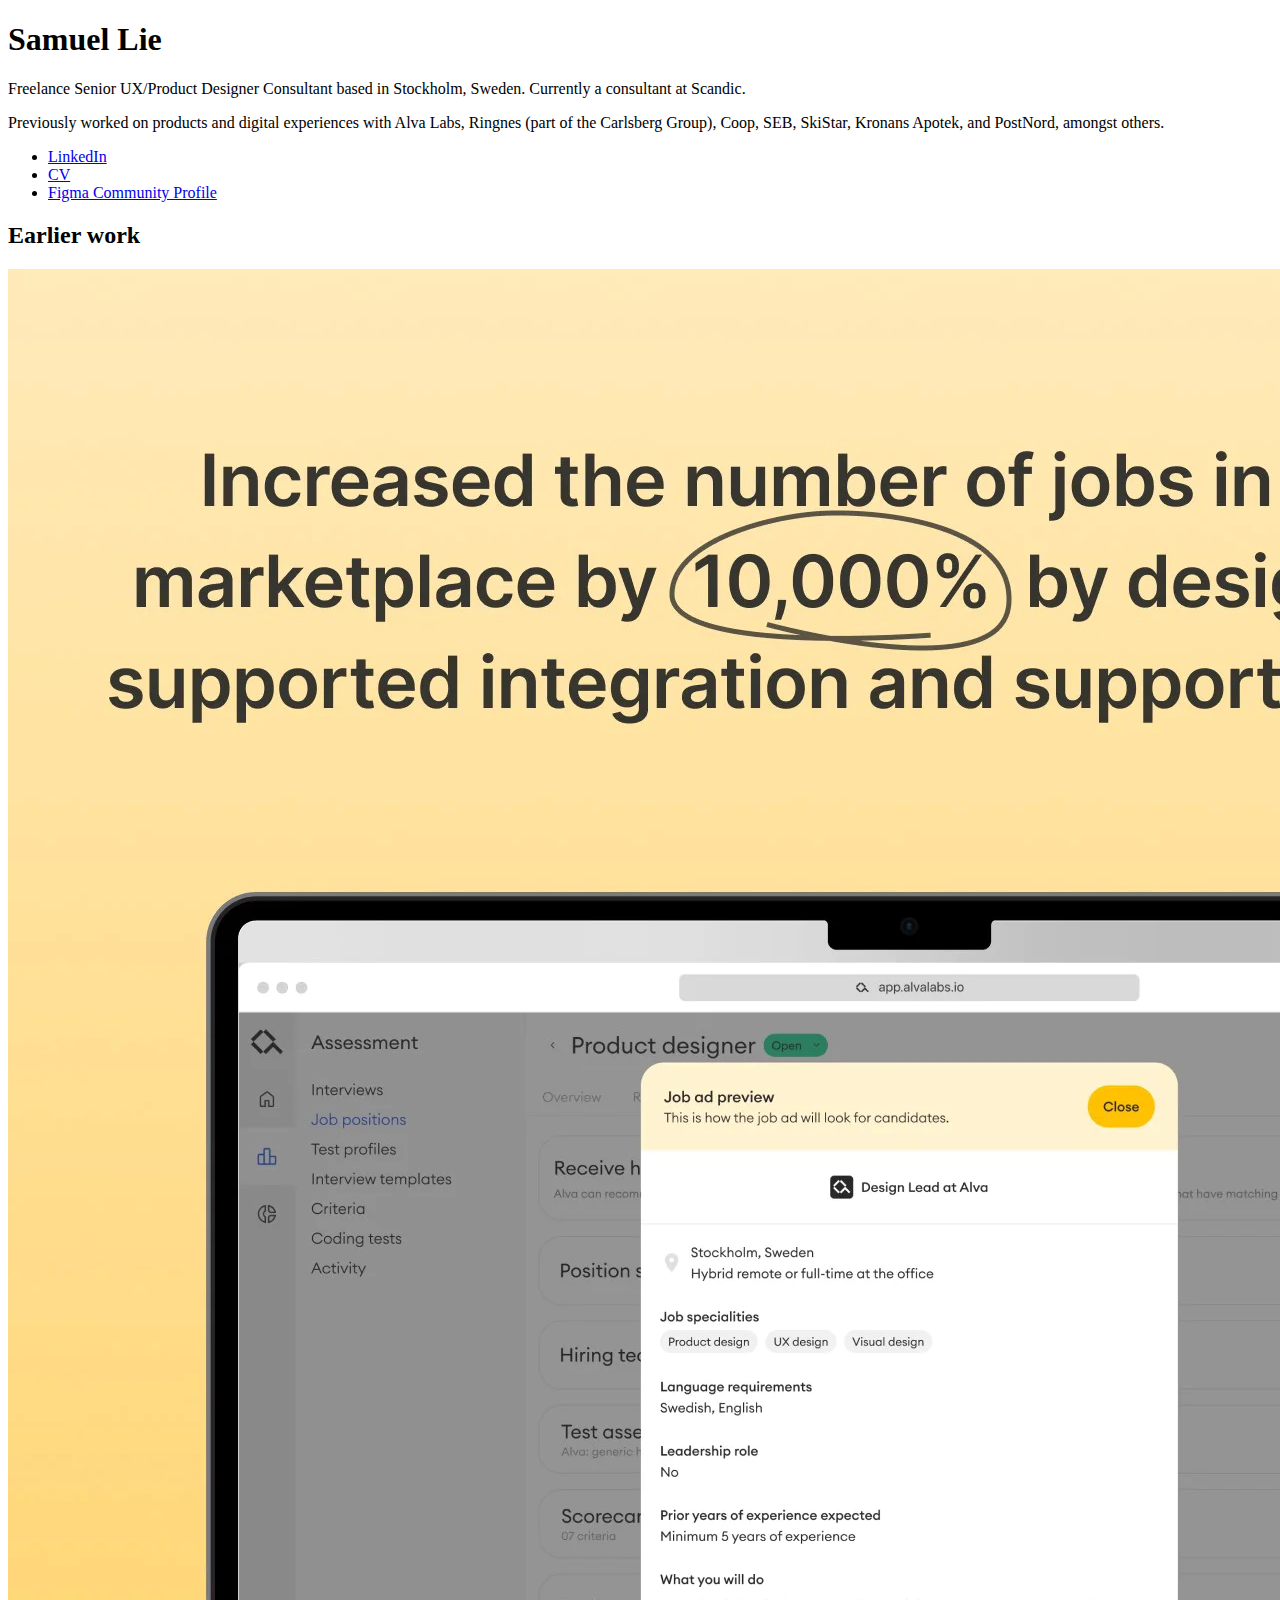
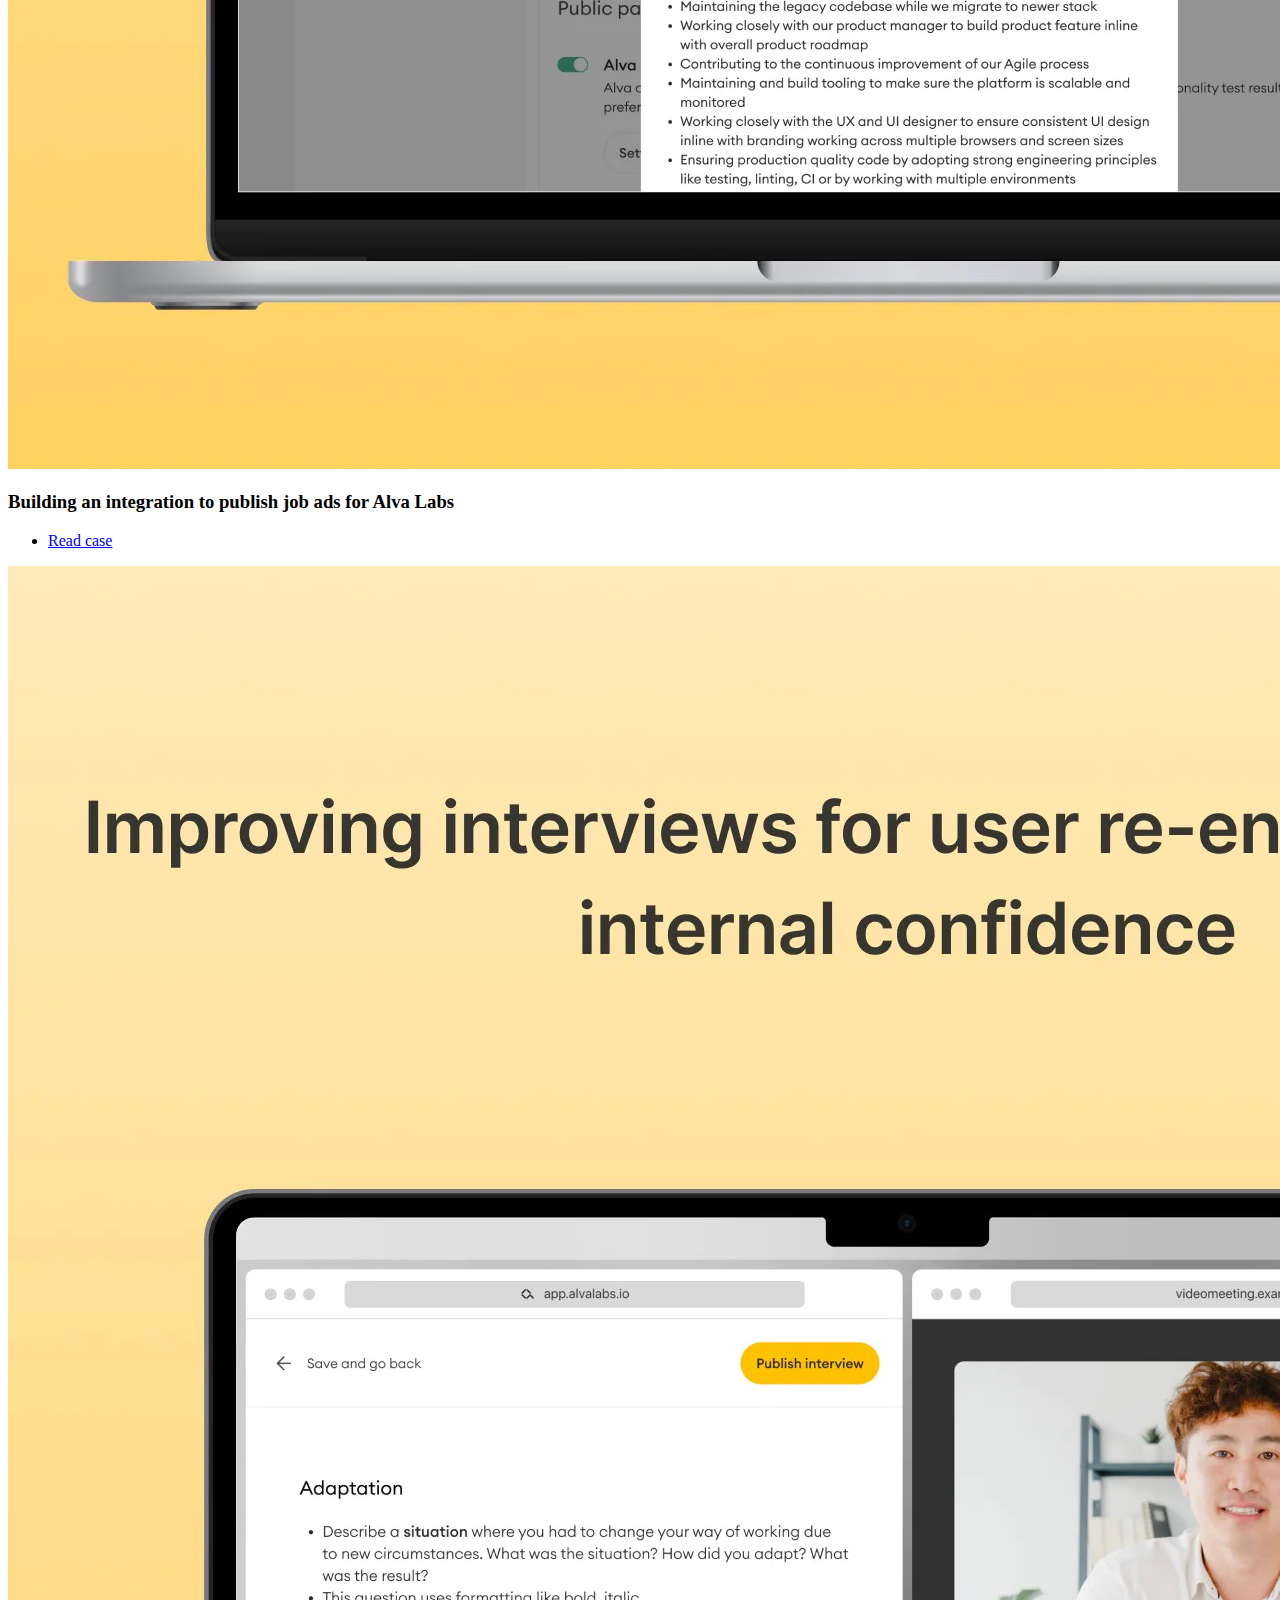
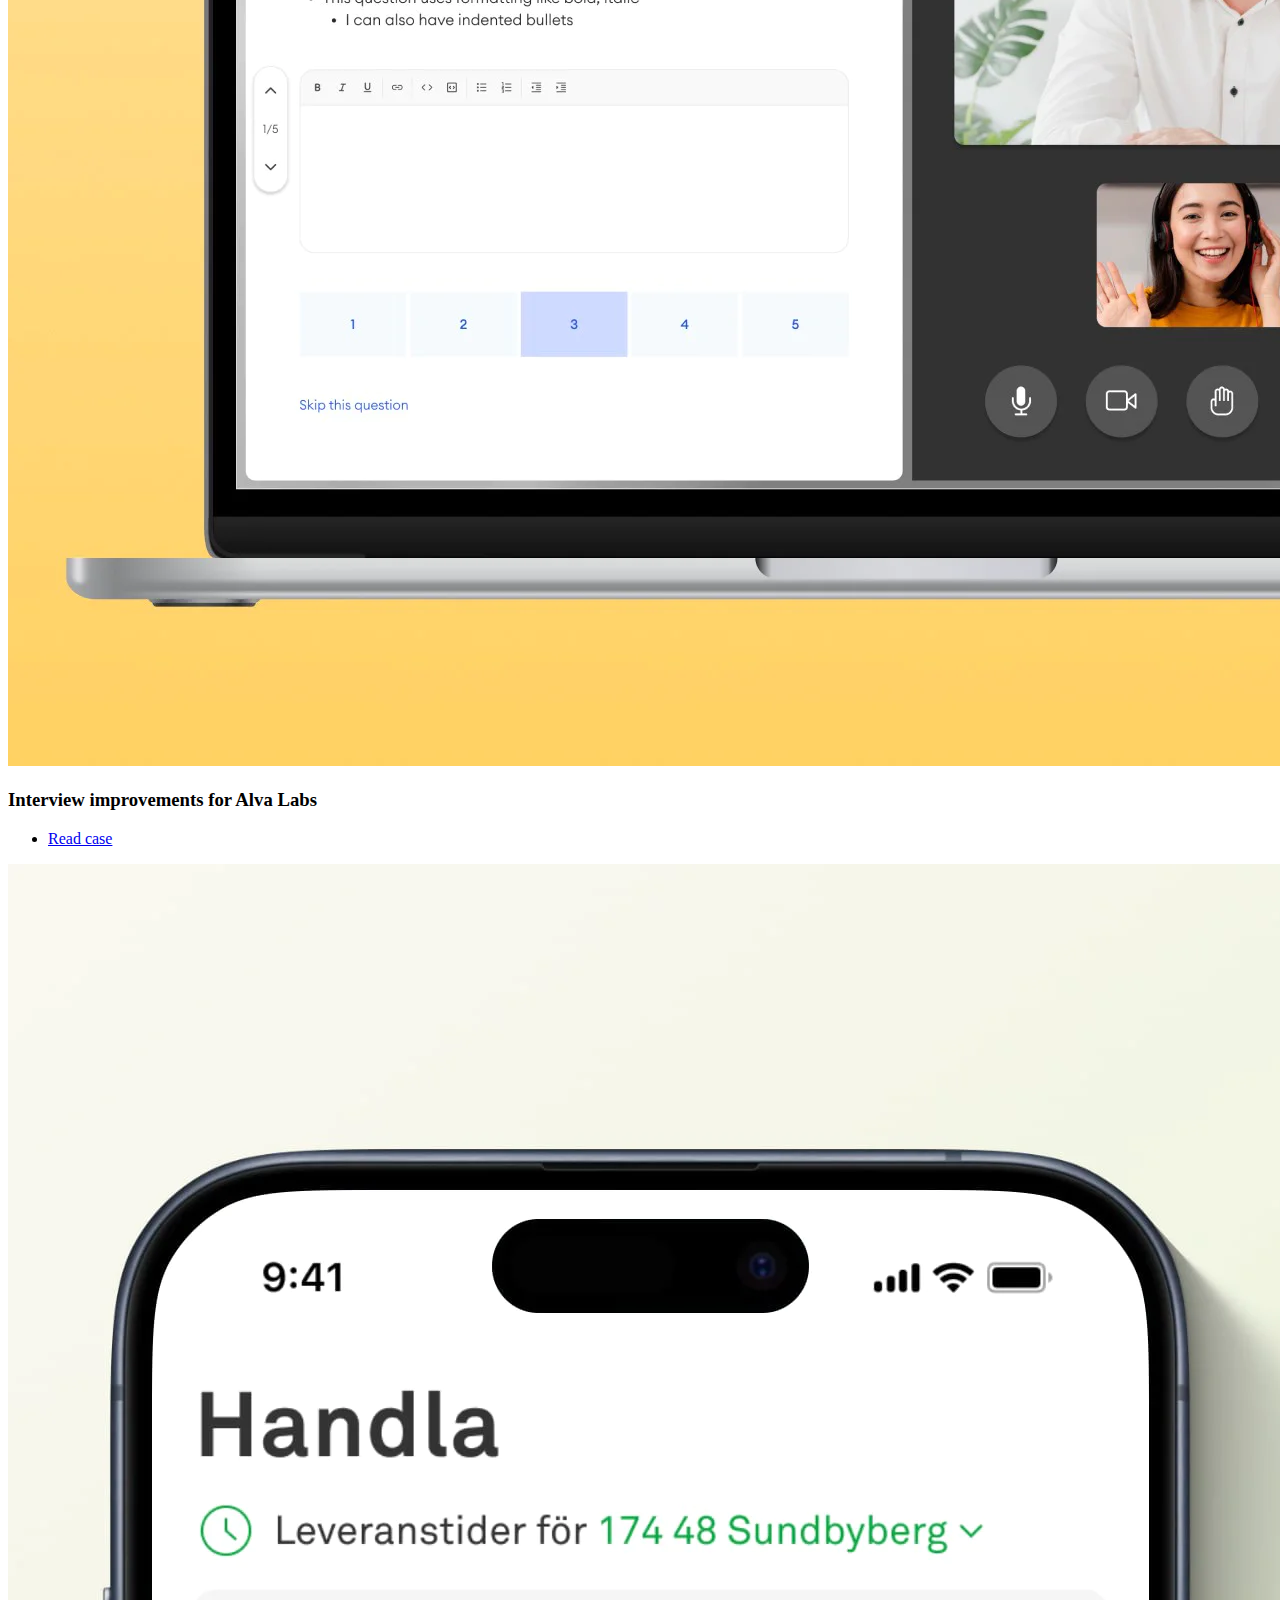
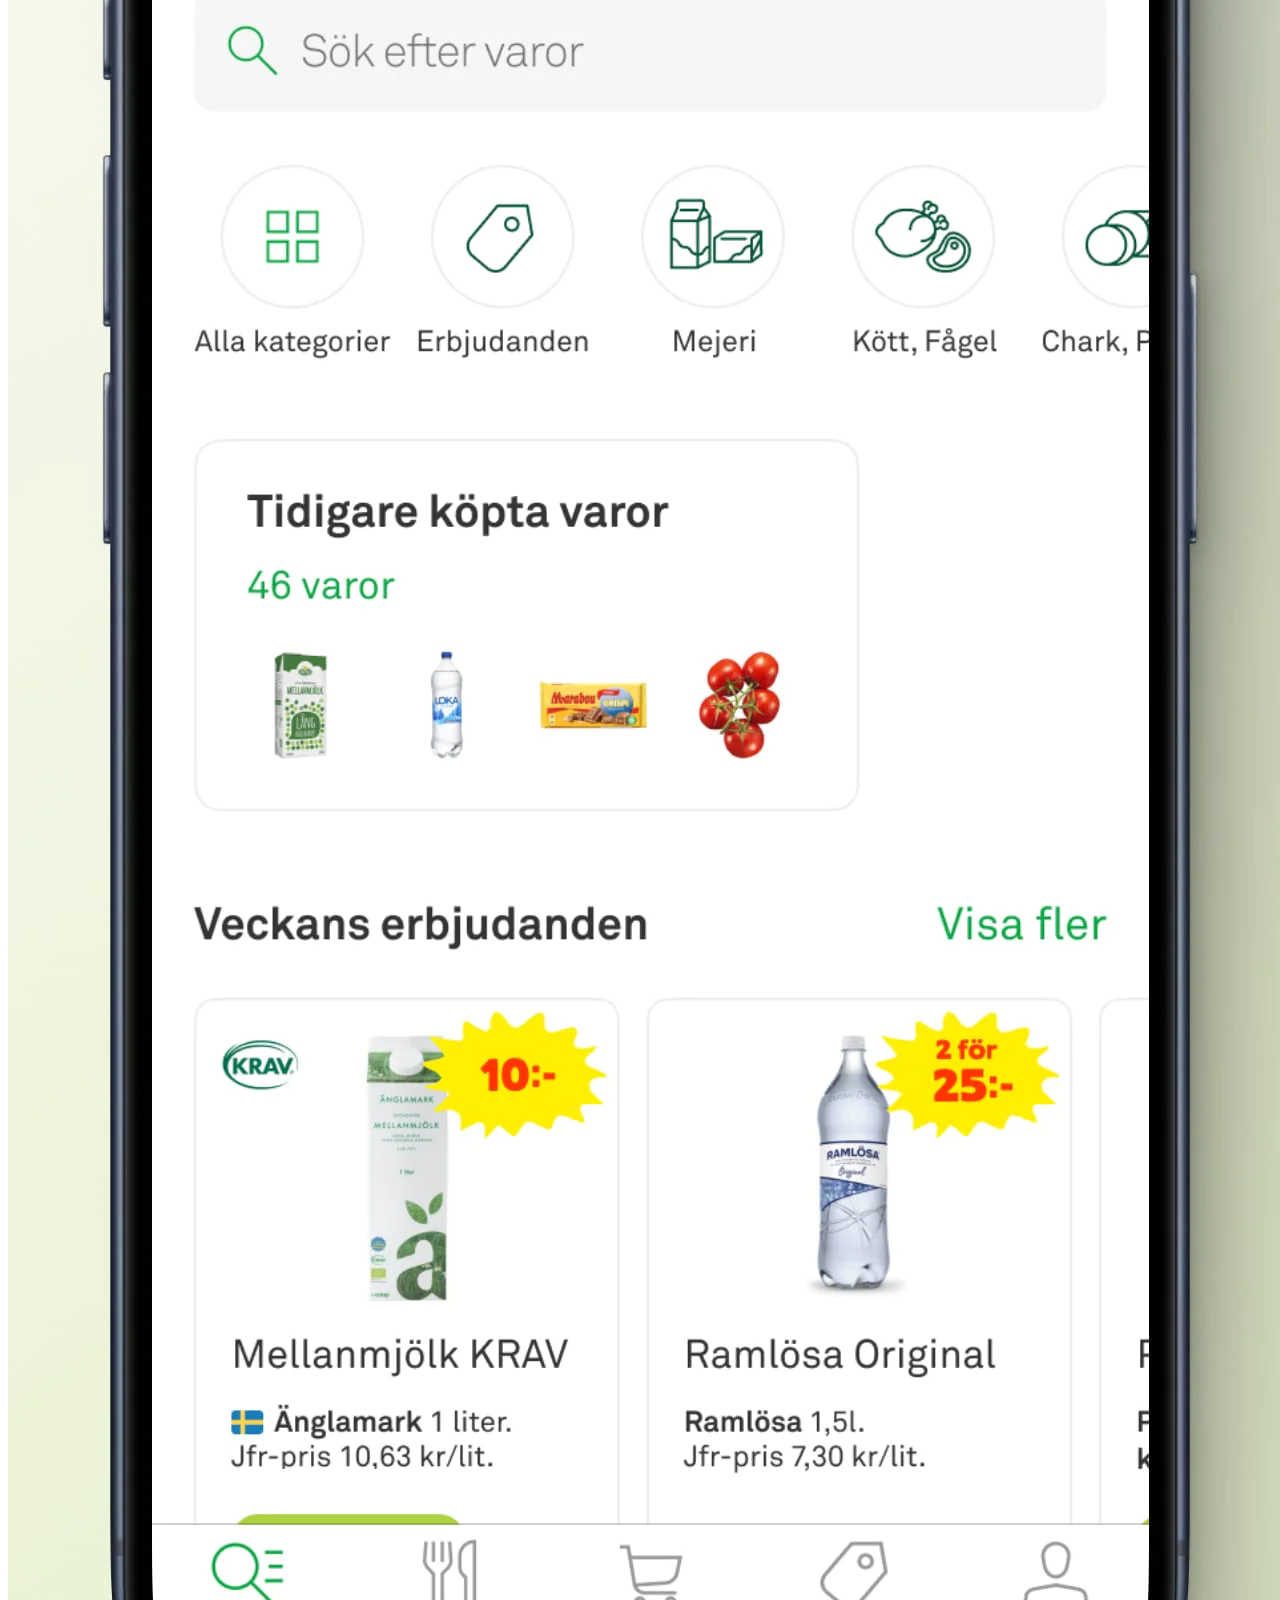
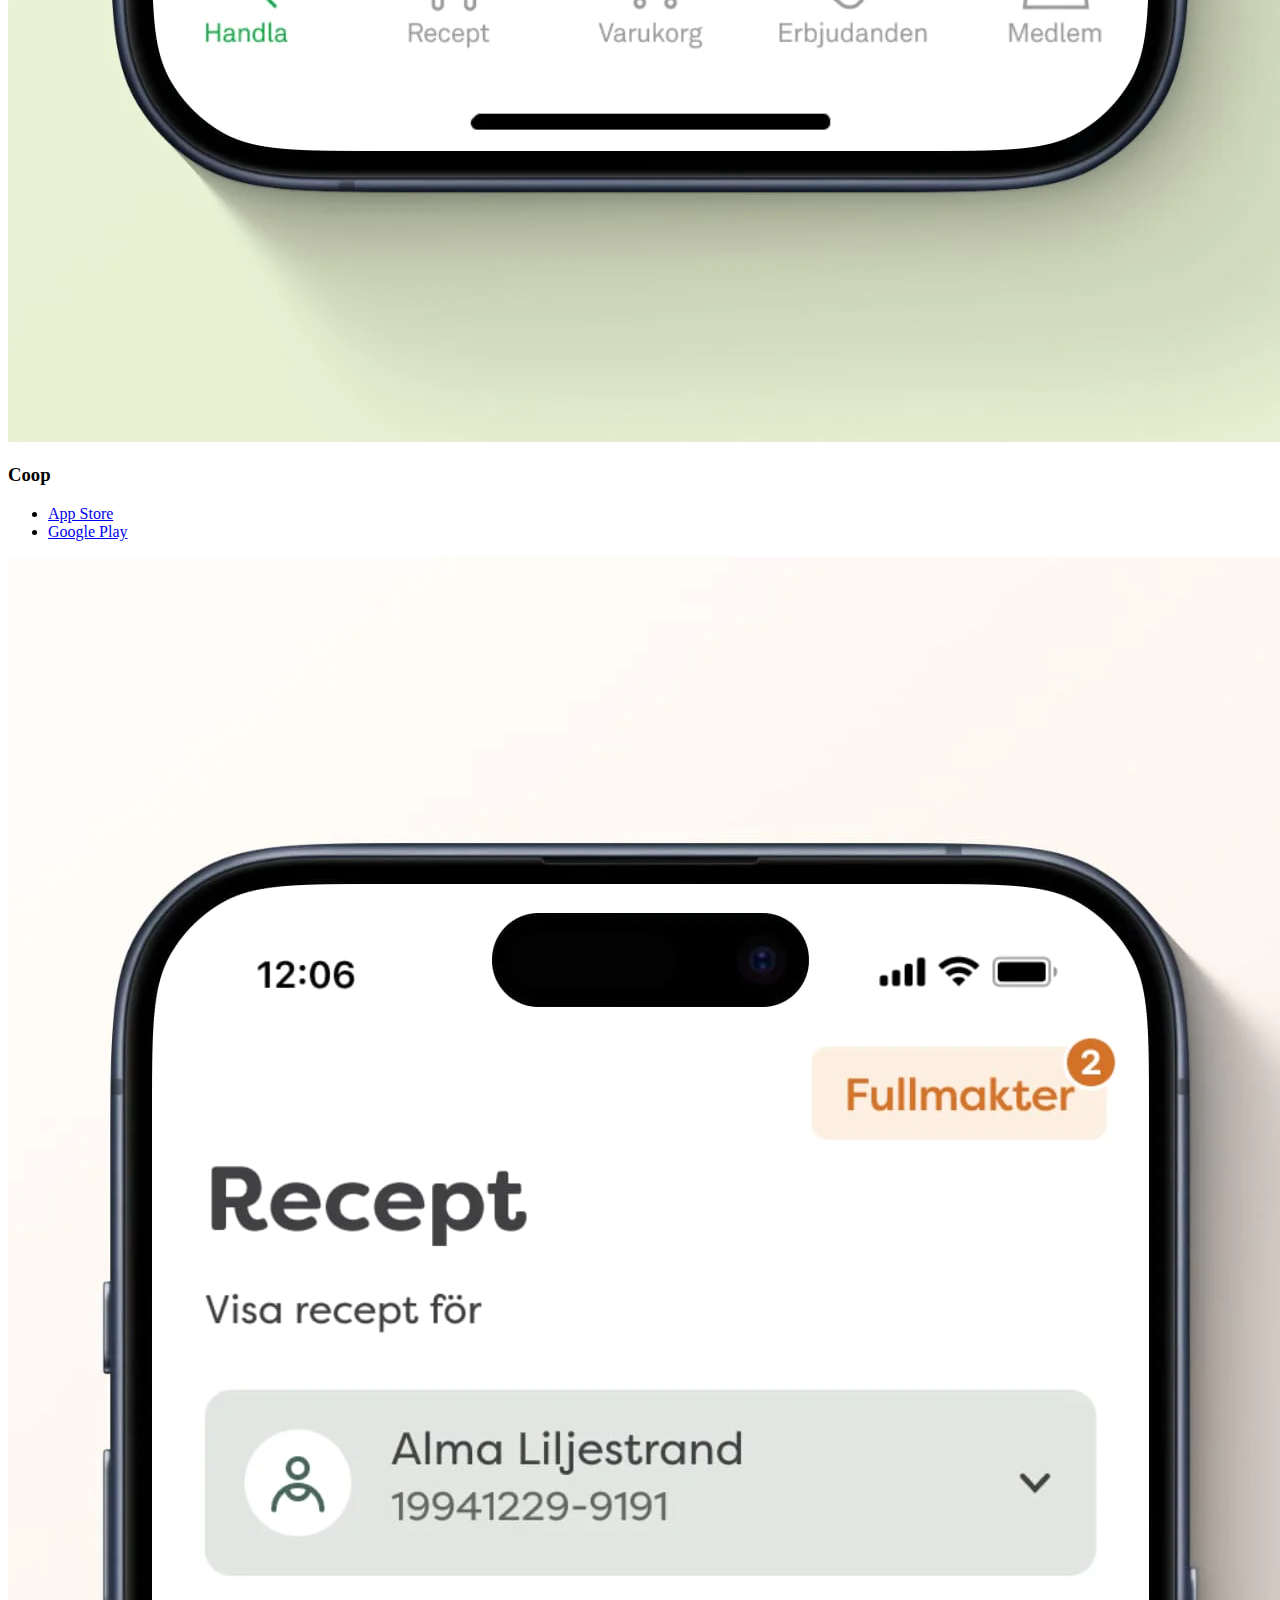
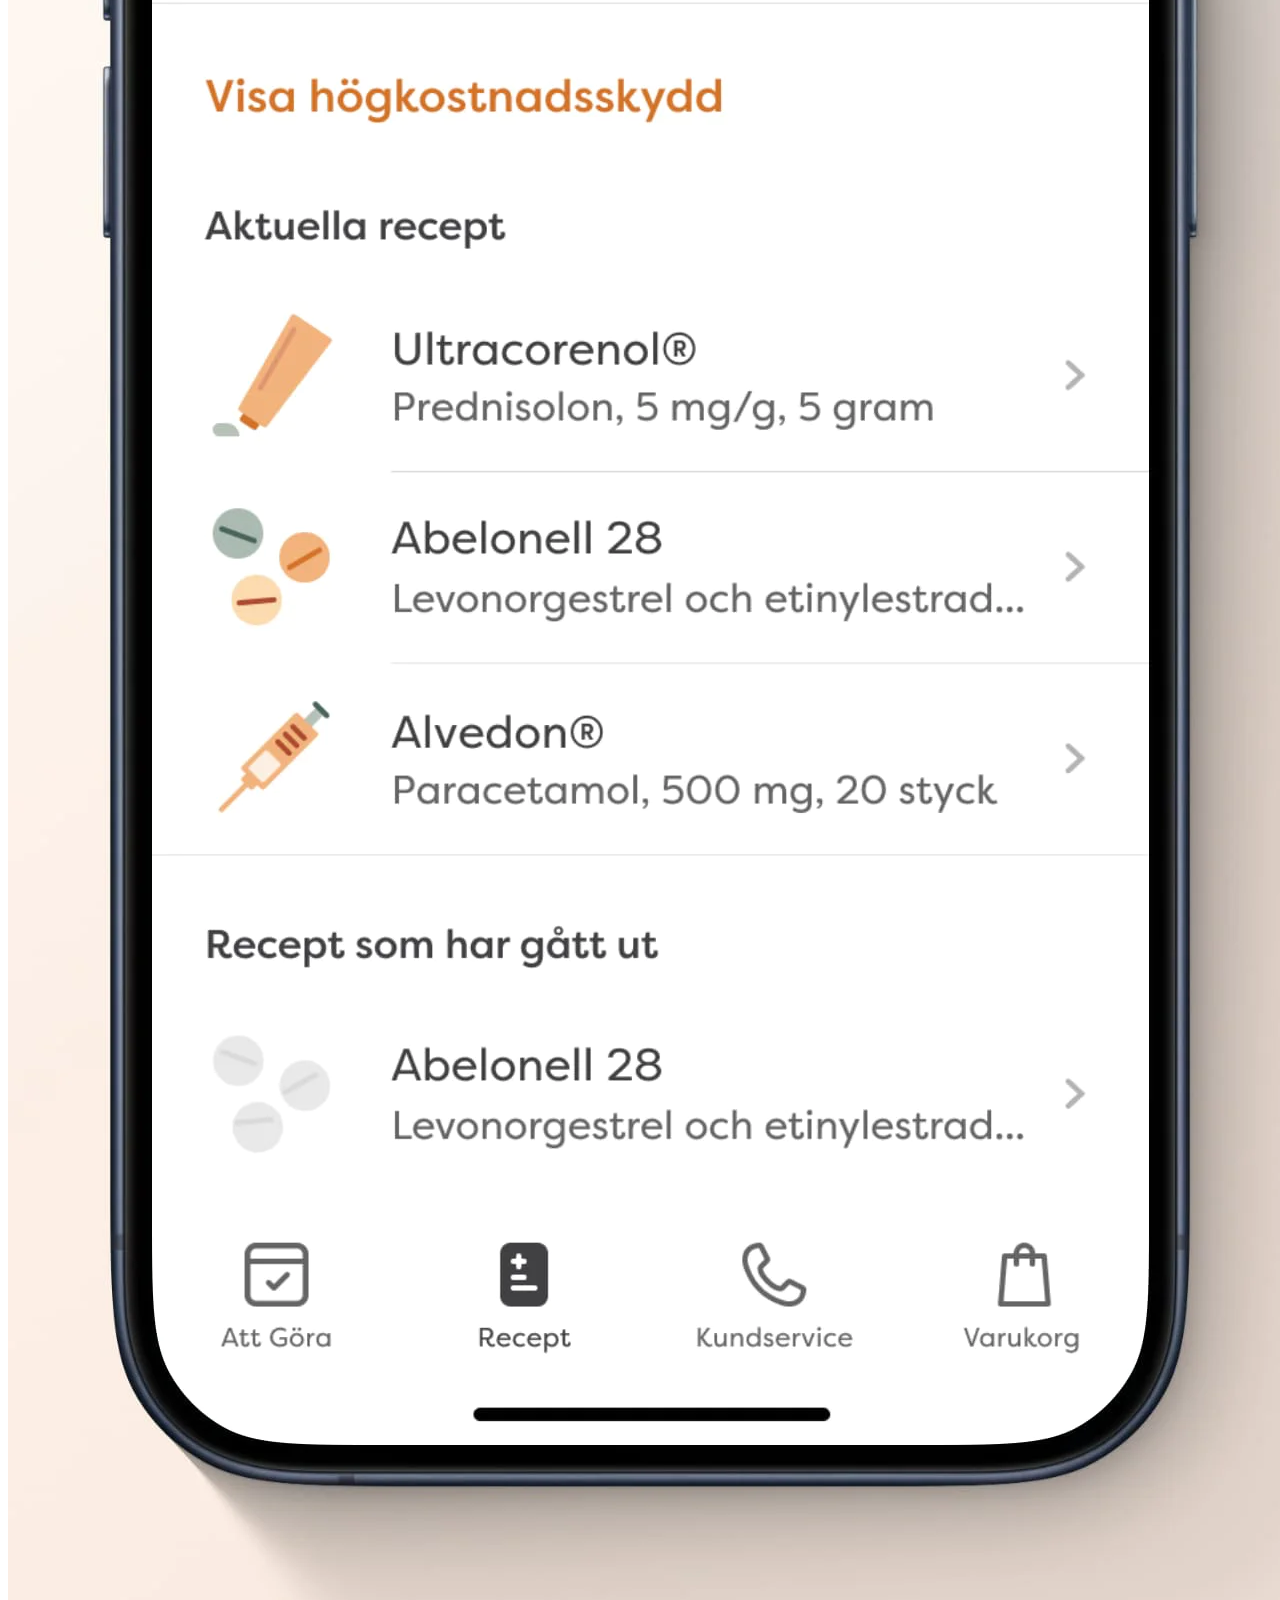
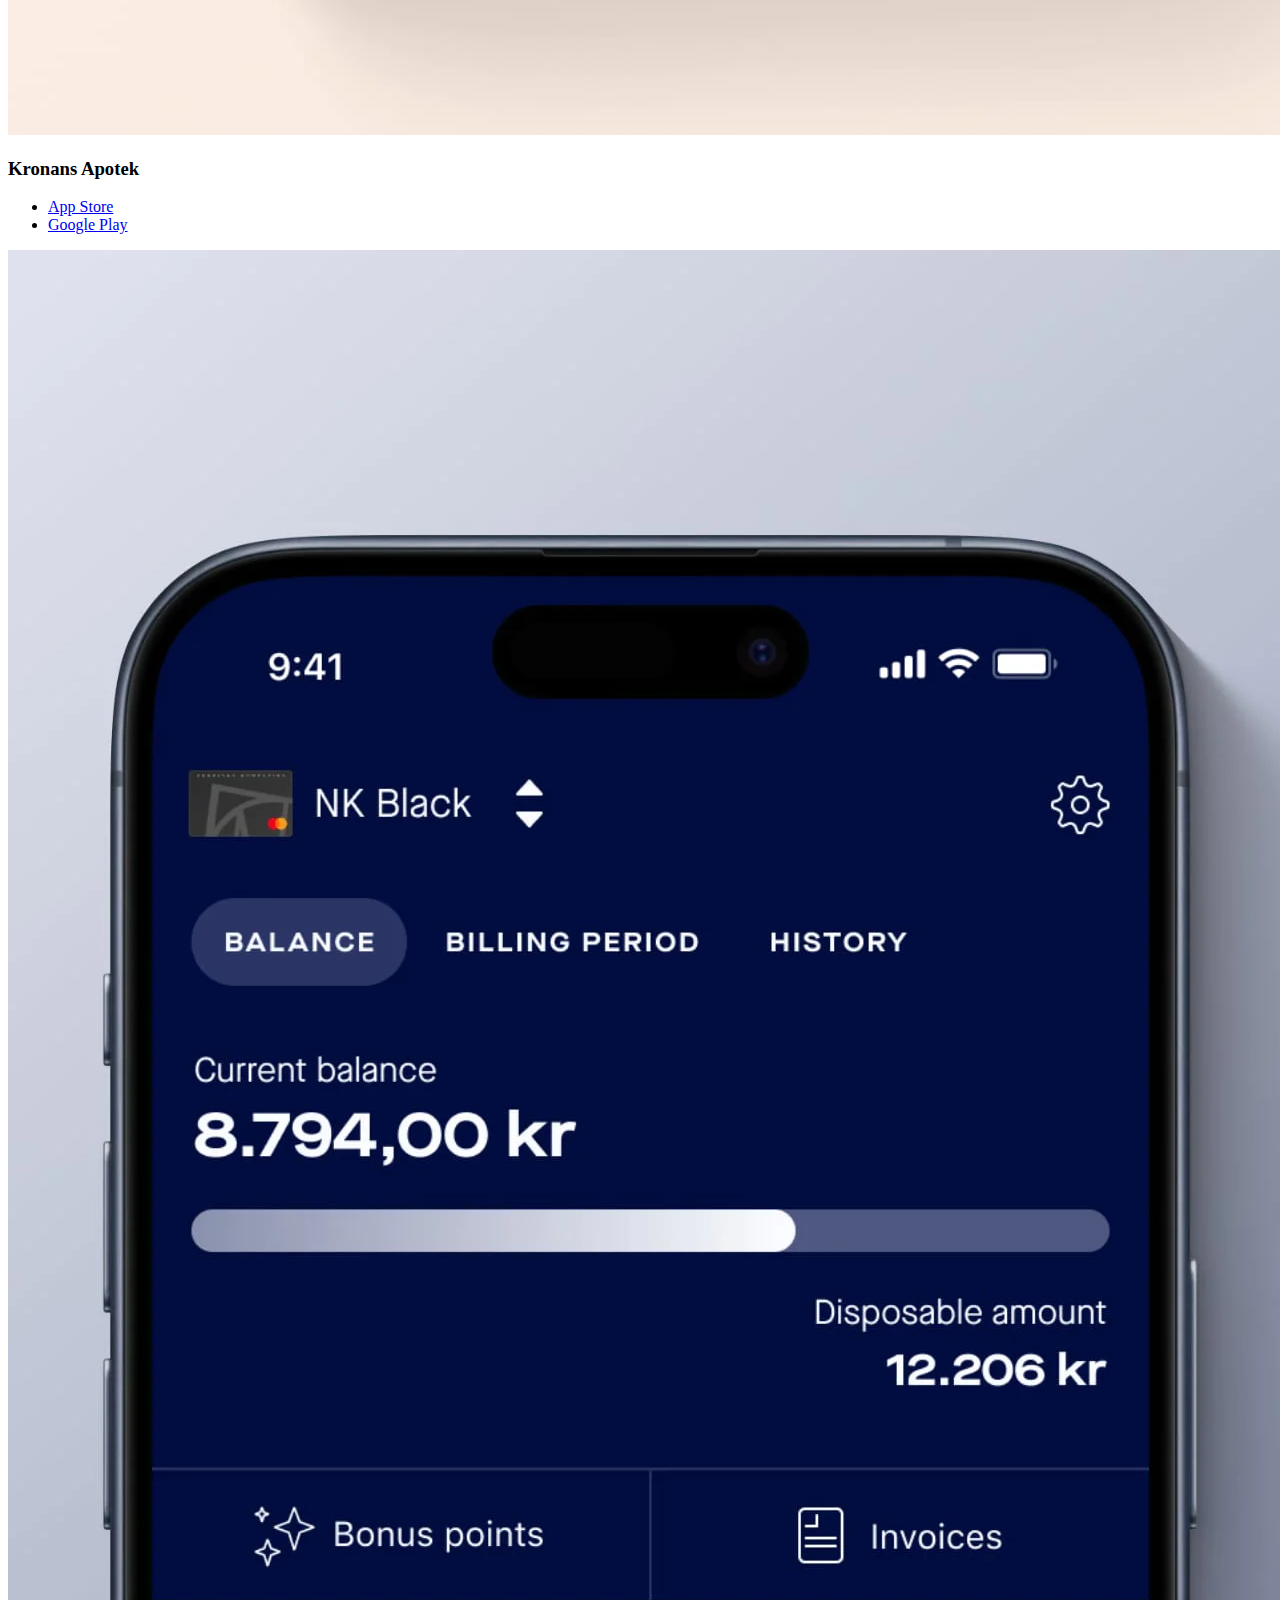
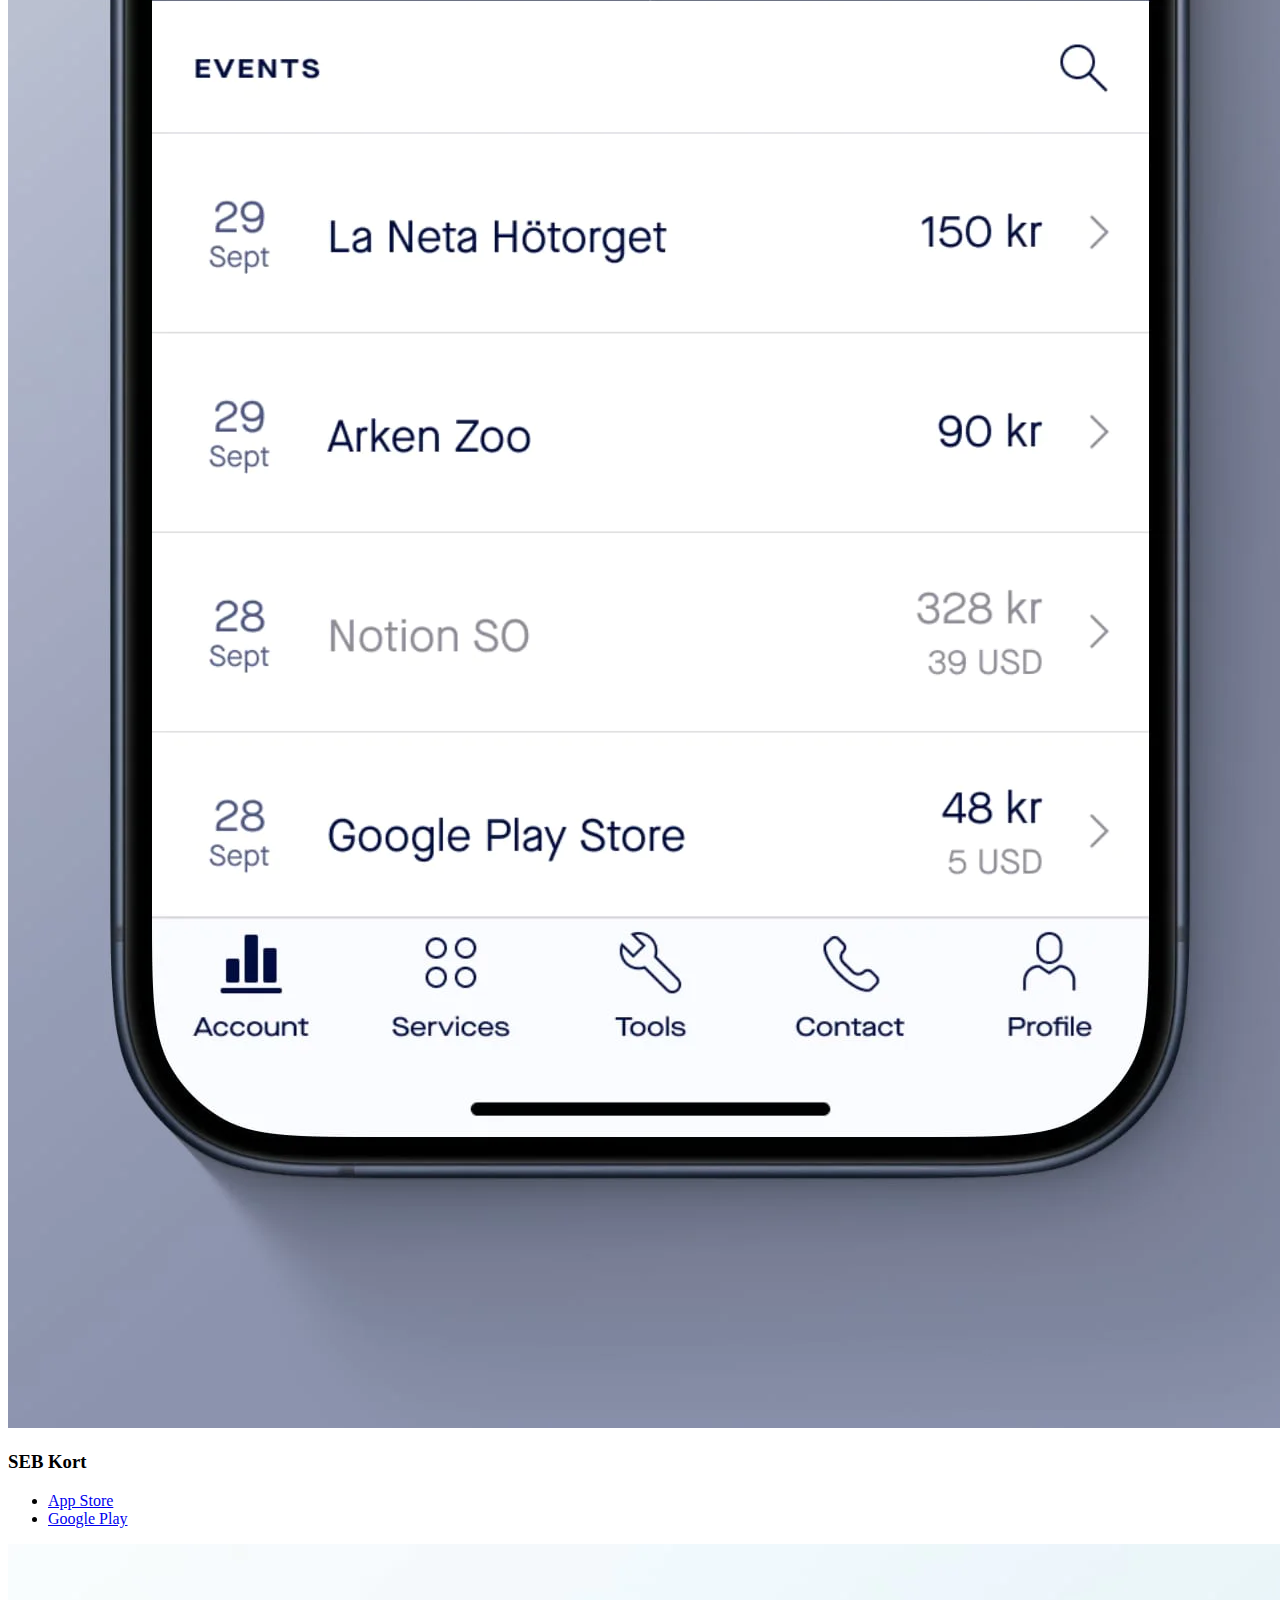
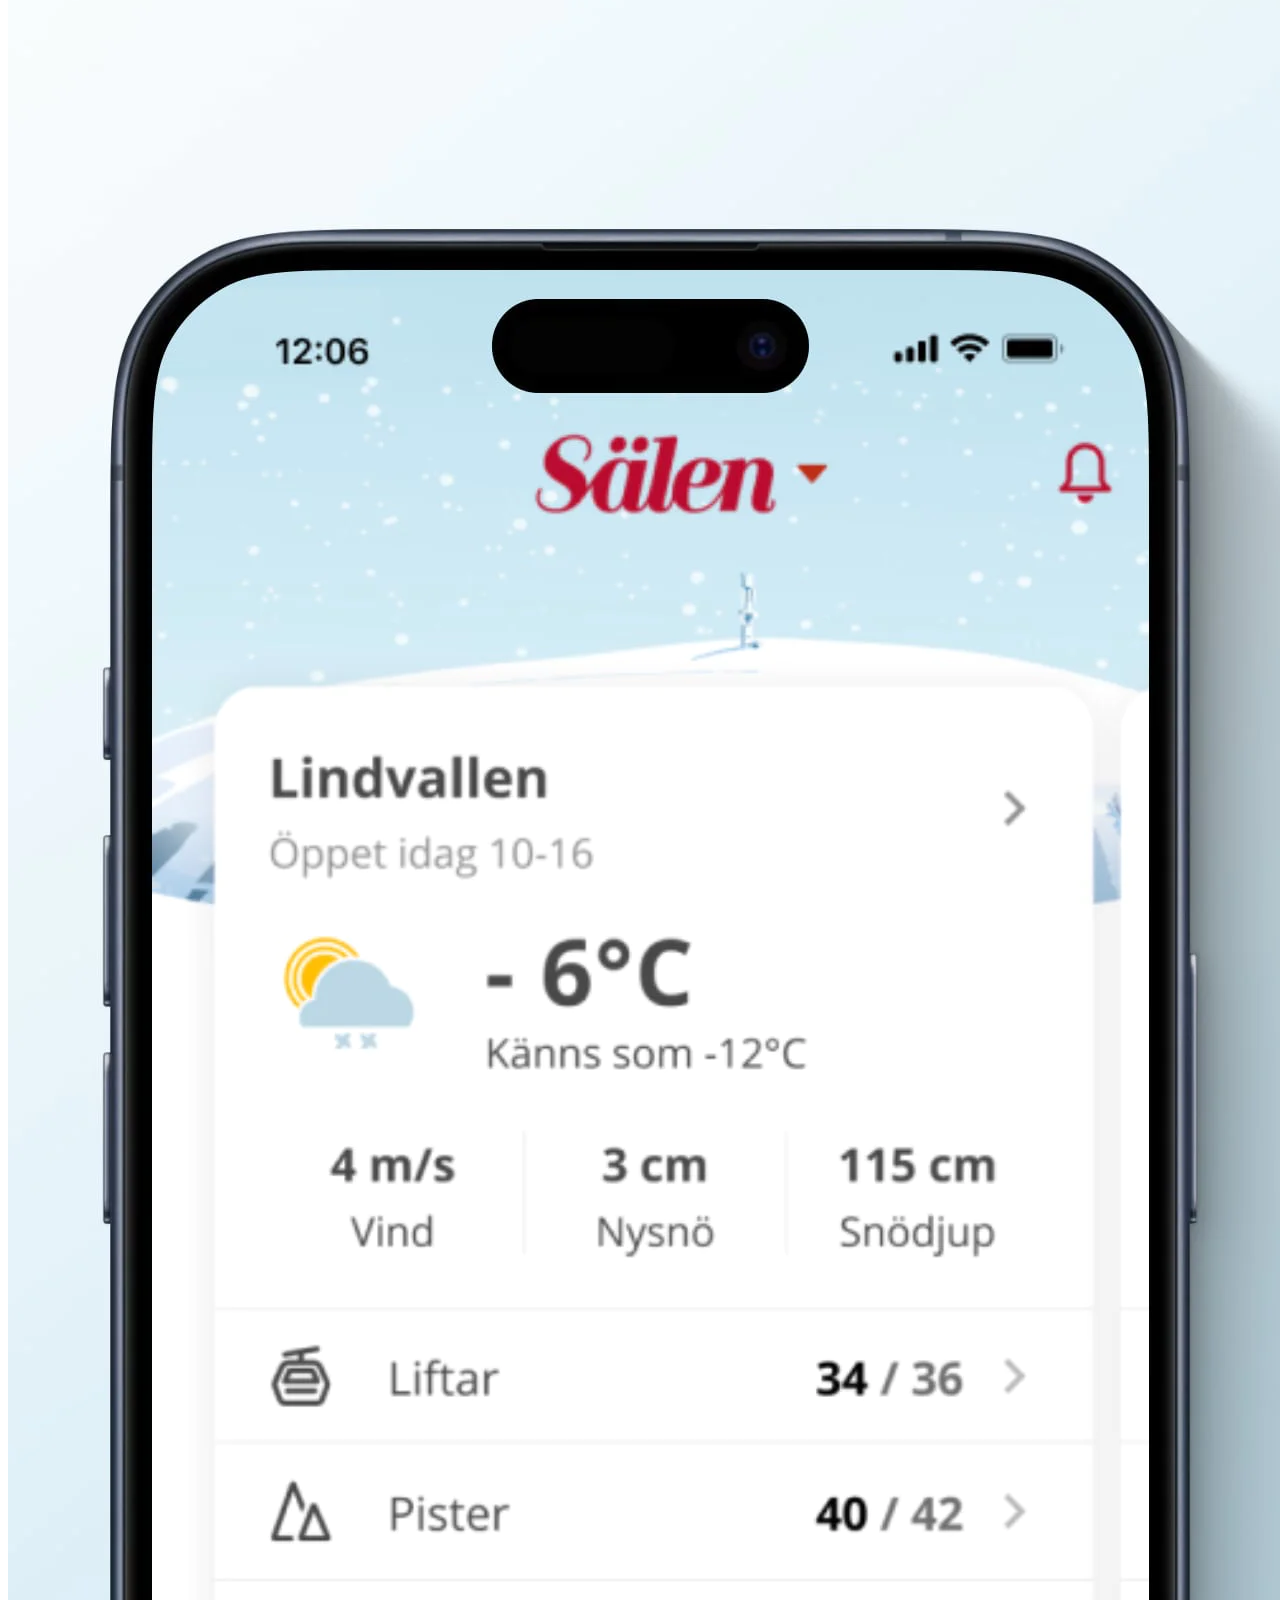
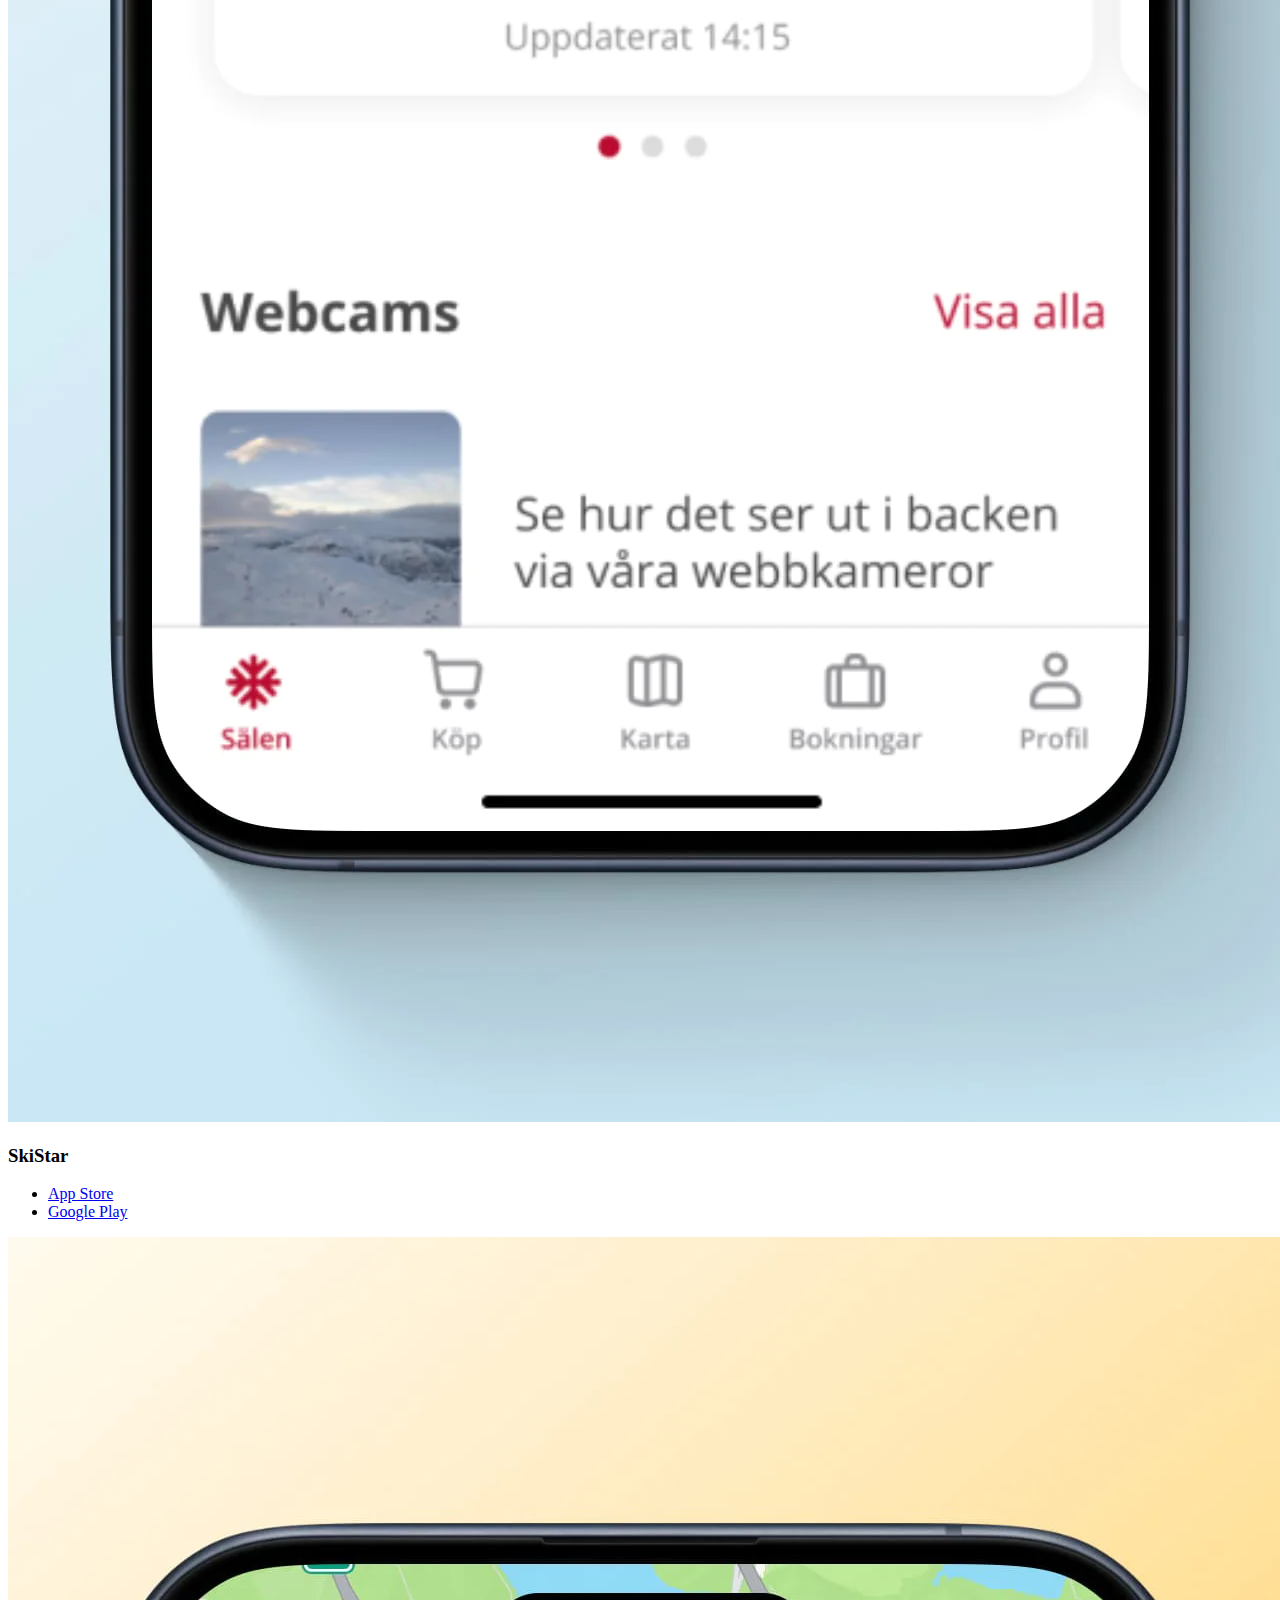
==== commit bfea65b4: "Update index.html" ====
--- a/index.html
+++ b/index.html
@@ -1,163 +1,157 @@
 <!doctype html>
 <html class="no-js" lang="en">
 
-<head>
-  <meta charset="utf-8">
-  <title>Samuel Lie - Consultant Senior UX/Product Designer</title>
-  <meta name="description" content="Consultant Senior Product Designer based in Stockholm, Sweden.">
-  <meta name="viewport" content="width=device-width, initial-scale=1">
+  <head>
+    <meta charset="utf-8">
+    <title>Samuel Lie - Consultant Senior UX/Product Designer</title>
+    <meta name="description" content="Consultant Senior Product Designer based in Stockholm, Sweden.">
+    <meta name="viewport" content="width=device-width, initial-scale=1">
 
-<link rel="icon" href="favicon.ico" />
+  <link rel="icon" href="favicon.ico" />
 
-  <link rel="stylesheet" href="styles/normalize.css">
-  <link rel="stylesheet" href="styles/style.css">
+    <link rel="stylesheet" href="styles/styling.css">
 
-  <meta name="theme-color" media="(prefers-color-scheme: light)" content="#fff" />
-  <meta name="theme-color" media="(prefers-color-scheme: dark)" content="#222" />
+    <meta name="theme-color" media="(prefers-color-scheme: light)" content="#fff" />
+    <meta name="theme-color" media="(prefers-color-scheme: dark)" content="#222" />
 
-  <script src="https://cdn.counter.dev/script.js" data-id="3fa29685-fc95-48f1-abb3-a74267615874" data-utcoffset="2"></script>
-</head>
+    <script src="https://cdn.counter.dev/script.js" data-id="3fa29685-fc95-48f1-abb3-a74267615874" data-utcoffset="2"></script>
+  </head>
 
-<body>
+  <body>
 
-  <div class="about">
-    <h1 class="name">Samuel Lie</h1>
-    <p class="text-large">Freelance Senior UX/Product Designer Consultant based in Stockholm, Sweden. Currently a consultant at Scandic.</p>
-    <p class="text-large">Previously worked on products and digital experiences with Alva Labs, Ringnes (part of the Carlsberg Group), Coop, SEB, SkiStar, Kronans Apotek, and PostNord, amongst others.</p>
-    <ul class="no-list-style">
-      <li><a href="https://www.linkedin.com/in/samuel-lie-769a29a1/">LinkedIn</a></li>
-      <li><a href="/CVSamuelLie.pdf">CV</a></li>
-      <li><a href="https://www.figma.com/@samuellie">Figma Community Profile</a></li>
-    </ul>
-  </div>
+    <div class="about">
+      <h1 class="name">Samuel Lie</h1>
+      <p class="text-large">Freelance Senior UX/Product Designer Consultant based in Stockholm, Sweden. Currently a consultant at Scandic.</p>
+      <p class="text-large">Previously worked on products and digital experiences with Alva Labs, Ringnes (part of the Carlsberg Group), Coop, SEB, SkiStar, Kronans Apotek, and PostNord, amongst others.</p>
+      <ul class="no-list-style">
+        <li><a href="https://www.linkedin.com/in/samuel-lie-769a29a1/">LinkedIn</a></li>
+        <li><a href="/CVSamuelLie.pdf">CV</a></li>
+        <li><a href="https://www.figma.com/@samuellie">Figma Community Profile</a></li>
+      </ul>
+    </div>
 
-  <div>
-    <h2 class="horizontal-padding">Earlier work</h2>
+    <div>
+      <h2 class="horizontal-padding">Earlier work</h2>
 
-    <div class="screenshots">
-      <div>
-        <picture class="screenshot">
-          <source srcset="/images/alva-increasejobs.webp" type="image/webp">
-          <source srcset="/images/alva-increasejobs.jpg" type="image/jpeg"> 
-          <img src="/images/alva-increasejobs.jpg" alt="Screenshot of the job ad preview modal in the Alva Labs web app with the title Increased the number of jobs in Alva's job marketplace by  10,000%  by designing an AI-suppoerted integration and supporting features.">
-        </picture>
-        <div class="screenshot-links">
-          <h3>Building an integration to publish job ads for Alva Labs</h3>
-          <ul class="no-list-style">
-            <li><a href="https://samuellie.craft.me/ANRTtdKhkk0dDg">Read case</a></li>
-          </ul>
+      <div class="collection">
+        <div>
+          <picture class="screenshot">
+            <source srcset="/images/alva-increasejobs.webp" type="image/webp">
+            <source srcset="/images/alva-increasejobs.jpg" type="image/jpeg"> 
+            <img src="/images/alva-increasejobs.jpg" alt="Screenshot of the job ad preview modal in the Alva Labs web app with the title Increased the number of jobs in Alva's job marketplace by  10,000%  by designing an AI-suppoerted integration and supporting features.">
+          </picture>
+          <div class="screenshot-links">
+            <h3>Building an integration to publish job ads for Alva Labs</h3>
+            <ul class="no-list-style">
+              <li><a href="https://samuellie.craft.me/ANRTtdKhkk0dDg">Read case</a></li>
+            </ul>
+          </div>
         </div>
-      </div>
-      <div>
-        <picture class="screenshot">
-          <source srcset="/images/alva-improveinterviews.webp" type="image/webp">
-          <source srcset="/images/alva-improveinterviews.jpg" type="image/jpeg"> 
-          <img src="/images/alva-improveinterviews.jpg" alt="Screenshot of the interview functionality in the Alva Labs web app with the title Improving interviews for user re-engagment and internal confidence.">
-        </picture>
-        <div class="screenshot-links">
-          <h3>Interview improvements for Alva Labs</h3>
-          <ul class="no-list-style">
-            <li><a href="https://samuellie.craft.me/POUdpriRUXJNpg">Read case</a></li>
-          </ul>
+        <div>
+          <picture class="screenshot">
+            <source srcset="/images/alva-improveinterviews.webp" type="image/webp">
+            <source srcset="/images/alva-improveinterviews.jpg" type="image/jpeg"> 
+            <img src="/images/alva-improveinterviews.jpg" alt="Screenshot of the interview functionality in the Alva Labs web app with the title Improving interviews for user re-engagment and internal confidence.">
+          </picture>
+          <div class="screenshot-links">
+            <h3>Interview improvements for Alva Labs</h3>
+            <ul class="no-list-style">
+              <li><a href="https://samuellie.craft.me/POUdpriRUXJNpg">Read case</a></li>
+            </ul>
+          </div>
         </div>
-      </div>
-      <div>
-        <picture class="screenshot">
-          <source srcset="/images/coop.webp" type="image/webp">
-          <source srcset="/images/coop.jpg" type="image/jpeg"> 
-          <img src="/images/coop.jpg" alt="Screenshot of the home screen of the Coop iOS app">
-        </picture>
-        <div class="screenshot-links">
-          <h3>Coop</h3>
-          <ul class="no-list-style">
-            <li><a href="https://apps.apple.com/se/app/coop-mat-erbjudanden-medlem/id408840395">App Store</a></li>
-            <li><a href="https://play.google.com/store/apps/details?id=se.nansen.coop">Google Play</a></li>
-          </ul>
+        <div>
+          <picture class="screenshot">
+            <source srcset="/images/coop.webp" type="image/webp">
+            <source srcset="/images/coop.jpg" type="image/jpeg"> 
+            <img src="/images/coop.jpg" alt="Screenshot of the home screen of the Coop iOS app">
+          </picture>
+          <div class="screenshot-links">
+            <h3>Coop</h3>
+            <ul class="no-list-style">
+              <li><a href="https://apps.apple.com/se/app/coop-mat-erbjudanden-medlem/id408840395">App Store</a></li>
+              <li><a href="https://play.google.com/store/apps/details?id=se.nansen.coop">Google Play</a></li>
+            </ul>
+          </div>
         </div>
-      </div>
-      <div>
-        <picture class="screenshot">
-          <source srcset="/images/kronans-apotek.webp" type="image/webp">
-          <source srcset="/images/kronans-apotek.jpg" type="image/jpeg"> 
-          <img src="/images/kronans-apotek.jpg" alt="Screenshot of the home screen of the Kronans Apotek iOS app">
-        </picture>
-        <div class="screenshot-links">
-          <h3>Kronans Apotek</h3>
-          <ul class="no-list-style">
-            <li><a href="https://apps.apple.com/se/app/kronans-apotek-mina-recept/id1129771604">App Store</a></li>
-            <li><a href="https://play.google.com/store/apps/details?id=se.kronansapotek.kronan">Google Play</a></li>
-          </ul>
+        <div>
+          <picture class="screenshot">
+            <source srcset="/images/kronans-apotek.webp" type="image/webp">
+            <source srcset="/images/kronans-apotek.jpg" type="image/jpeg"> 
+            <img src="/images/kronans-apotek.jpg" alt="Screenshot of the home screen of the Kronans Apotek iOS app">
+          </picture>
+          <div class="screenshot-links">
+            <h3>Kronans Apotek</h3>
+            <ul class="no-list-style">
+              <li><a href="https://apps.apple.com/se/app/kronans-apotek-mina-recept/id1129771604">App Store</a></li>
+              <li><a href="https://play.google.com/store/apps/details?id=se.kronansapotek.kronan">Google Play</a></li>
+            </ul>
+          </div>
         </div>
-      </div>
-      <div>
-        <picture class="screenshot">
-          <source srcset="/images/seb-kort.webp" type="image/webp">
-          <source srcset="/images/seb-kort.jpg" type="image/jpeg"> 
-          <img src="/images/seb-kort.jpg" alt="Screenshot of the home screen of the Spendwise iOS app">
-        </picture>
-        <div class="screenshot-links">
-          <h3>SEB Kort</h3>
-          <ul class="no-list-style">
-            <li><a href="https://apps.apple.com/us/app/spendwise/id1441419364">Spendwise - App Store</a></li>
-            <li><a href="https://play.google.com/store/apps/details?id=com.sebkort.multibrand">Spendwise - Google Play</a></li>
-            <li><a href="https://apps.apple.com/se/app/eurocard/id627653827">Eurocard - App Store</a></li>
-            <li><a href="https://play.google.com/store/apps/details?id=se.eurocard.ecse">Eurocard - Google Play</a></li>
-            <li><a href="https://apps.apple.com/se/app/sas-eurobonus-world-mastercard/id1145360307">SAS MC - App Store</a></li>
-            <li><a href="https://play.google.com/store/apps/details?id=com.sebkort.sase">SAS MC - Google Play</a></li>
-          </ul>
+        <div>
+          <picture class="screenshot">
+            <source srcset="/images/seb-kort.webp" type="image/webp">
+            <source srcset="/images/seb-kort.jpg" type="image/jpeg"> 
+            <img src="/images/seb-kort.jpg" alt="Screenshot of the home screen of the Spendwise iOS app">
+          </picture>
+          <div class="screenshot-links">
+            <h3>SEB Kort</h3>
+            <ul class="no-list-style">
+              <li><a href="https://apps.apple.com/se/developer/seb-kort-bank-ab/id1145360306">App Store</a></li>
+              <li><a href="https://play.google.com/store/apps/developer?id=SEB+Kort+Bank+AB">Google Play</a></li>
+            </ul>
+          </div>
         </div>
-      </div>
-      <div>
-        <picture class="screenshot">
-          <source srcset="/images/skistar.webp" type="image/webp">
-          <source srcset="/images/skistar.jpg" type="image/jpeg"> 
-          <img src="/images/skistar.jpg" alt="Screenshot of the home screen of the SkiStar iOS app">
-        </picture>
-        <div class="screenshot-links">
-          <h3>SkiStar</h3>
-          <ul class="no-list-style">
-            <li><a href="https://apps.apple.com/se/app/skistar/id406481077">App Store</a></li>
-            <li><a href="https://play.google.com/store/apps/details?id=com.skistar.SKISTAR1">Google Play</a></li>
-          </ul>
+        <div>
+          <picture class="screenshot">
+            <source srcset="/images/skistar.webp" type="image/webp">
+            <source srcset="/images/skistar.jpg" type="image/jpeg"> 
+            <img src="/images/skistar.jpg" alt="Screenshot of the home screen of the SkiStar iOS app">
+          </picture>
+          <div class="screenshot-links">
+            <h3>SkiStar</h3>
+            <ul class="no-list-style">
+              <li><a href="https://apps.apple.com/se/app/skistar/id406481077">App Store</a></li>
+              <li><a href="https://play.google.com/store/apps/details?id=com.skistar.SKISTAR1">Google Play</a></li>
+            </ul>
+          </div>
         </div>
-      </div>
-      <div>
-        <picture class="screenshot">
-          <source srcset="/images/taxisthlm.webp" type="image/webp">
-          <source srcset="/images/taxisthlm.jpg" type="image/jpeg"> 
-          <img src="/images/taxisthlm.jpg" alt="Screenshot of the booking screen of the Taxi Stockholm app">
-        </picture>
-        <div class="screenshot-links">
-          <h3>Taxi Stockholm</h3>
-          <ul class="no-list-style">
-            <li><a href="https://apps.apple.com/se/app/taxi-sthlm/id375988670">App Store</a></li>
-            <li><a href="https://play.google.com/store/apps/details?id=se.taxistockholm">Google Play</a></li>
-          </ul>
+        <div>
+          <picture class="screenshot">
+            <source srcset="/images/taxisthlm.webp" type="image/webp">
+            <source srcset="/images/taxisthlm.jpg" type="image/jpeg"> 
+            <img src="/images/taxisthlm.jpg" alt="Screenshot of the booking screen of the Taxi Stockholm app">
+          </picture>
+          <div class="screenshot-links">
+            <h3>Taxi Stockholm</h3>
+            <ul class="no-list-style">
+              <li><a href="https://apps.apple.com/se/app/taxi-sthlm/id375988670">App Store</a></li>
+              <li><a href="https://play.google.com/store/apps/details?id=se.taxistockholm">Google Play</a></li>
+            </ul>
+          </div>
         </div>
       </div>
     </div>
-  </div>
 
-  <div>
-    <h2 class="horizontal-padding">What others have said about working with me</h2>
+    <div>
+      <h2 class="horizontal-padding">Comments from earlier clients</h2>
 
-    <div class="screenshots">
-      <div class="quote">
-        <blockquote>
-          <p class="text-bold">"Samuel is a quick and efficient designer. Always grounded in user needs and the underlying business objectives, he gets **** done fast with impressive results. Hire him if you get the chance!"</p>
-        </blockquote>
-        <span>Martin Alm Funck, Commercial Manager at SEB Kort</span>
-      </div>
-      <div class="quote">
-        <blockquote>
-          <p class="text-bold">"Samuel is thorough, asks great questions, deeply understand the needs of a project and then executes efficiently."</p>
-        </blockquote>
-        <span>Linda Malmqvist, Product Owner at Coop</span>
+      <div class="collection">
+        <div class="quote">
+          <blockquote>
+            <p class="text-bold">"Samuel is a quick and efficient designer. Always grounded in user needs and the underlying business objectives, he gets **** done fast with impressive results. Hire him if you get the chance!"</p>
+          </blockquote>
+          <span>Martin Alm Funck, Commercial Manager at SEB Kort</span>
+        </div>
+        <div class="quote">
+          <blockquote>
+            <p class="text-bold">"Samuel is thorough, asks great questions, deeply understand the needs of a project and then executes efficiently."</p>
+          </blockquote>
+          <span>Linda Malmqvist, Product Owner at Coop</span>
+        </div>
       </div>
     </div>
-  </div>
 
-
-</body>
-
+  </body>
+  
 </html>
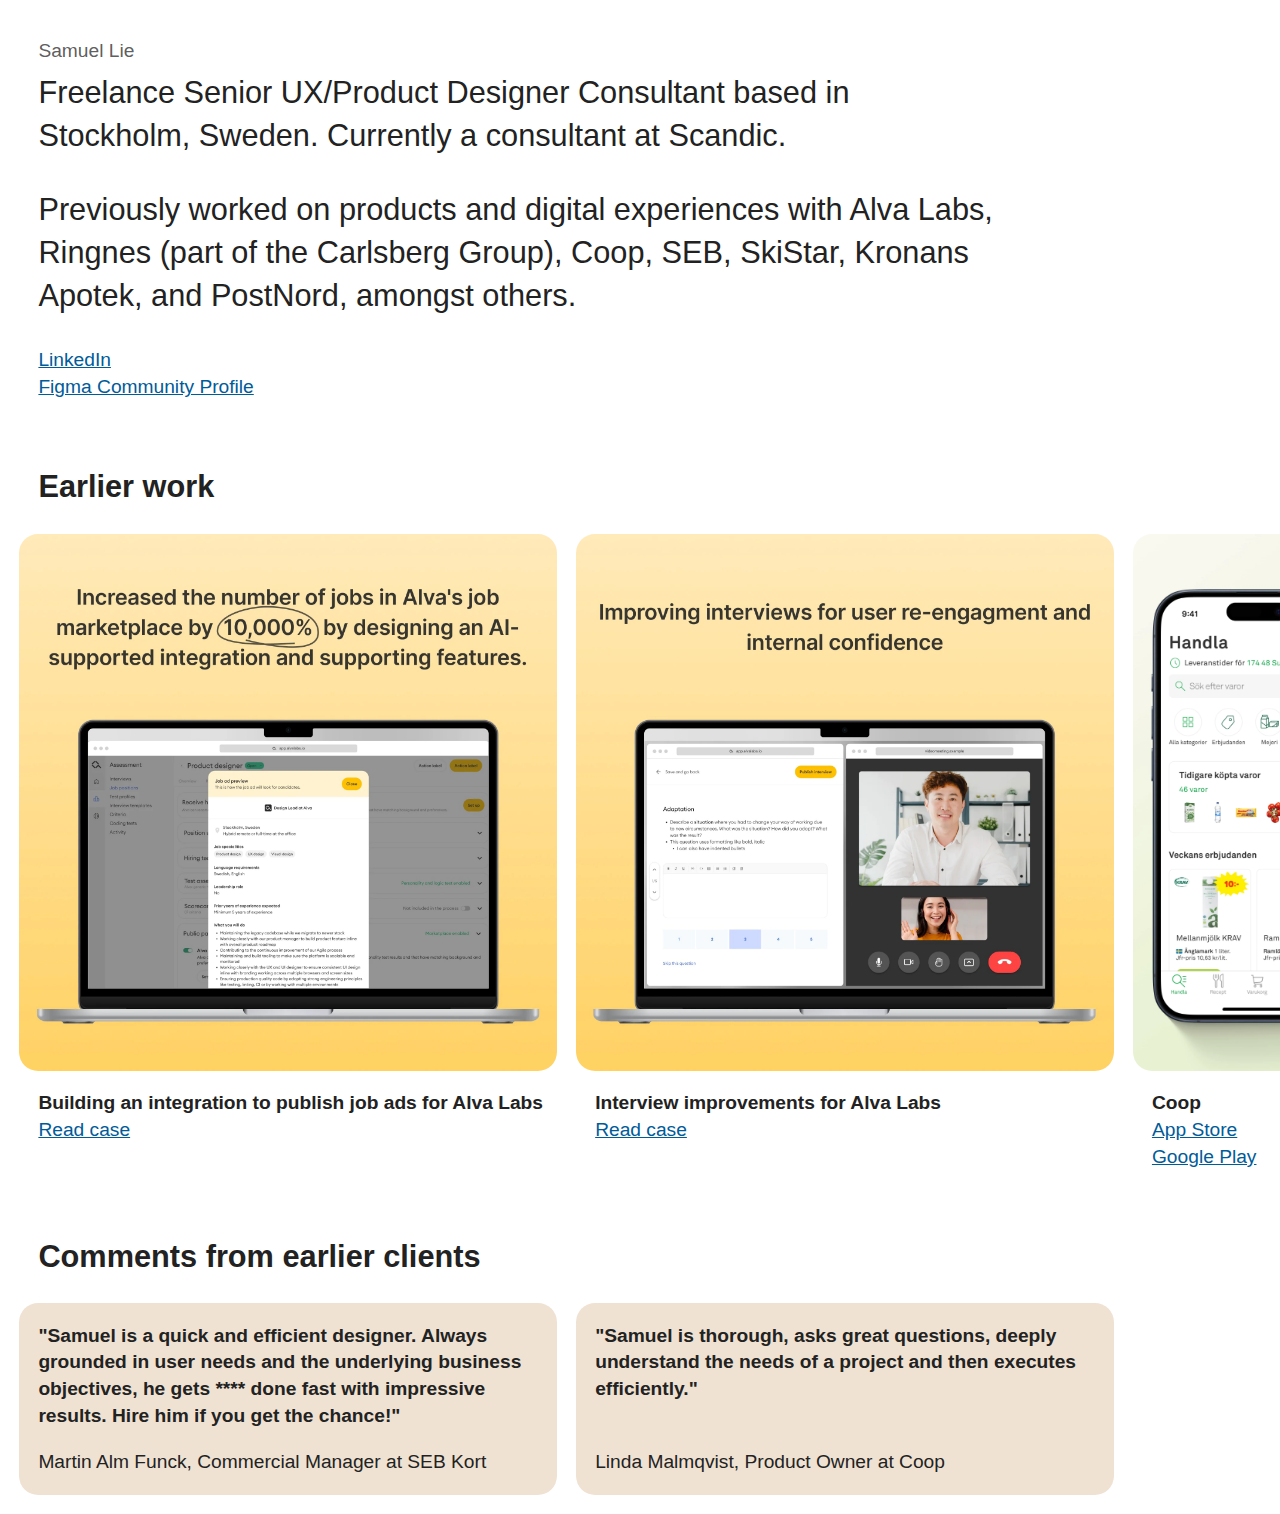
==== commit 51badc9e: "Merge branch 'main' of https://github.com/frystpingvin/website2023" ====
--- a/index.html
+++ b/index.html
@@ -25,7 +25,6 @@
       <p class="text-large">Previously worked on products and digital experiences with Alva Labs, Ringnes (part of the Carlsberg Group), Coop, SEB, SkiStar, Kronans Apotek, and PostNord, amongst others.</p>
       <ul class="no-list-style">
         <li><a href="https://www.linkedin.com/in/samuel-lie-769a29a1/">LinkedIn</a></li>
-        <li><a href="/CVSamuelLie.pdf">CV</a></li>
         <li><a href="https://www.figma.com/@samuellie">Figma Community Profile</a></li>
       </ul>
     </div>
--- a/styles/styling.css
+++ b/styles/styling.css
@@ -0,0 +1,620 @@
+/*! normalize.css v8.0.1 | MIT License | github.com/necolas/normalize.css */
+
+/* Document
+   ========================================================================== */
+
+/**
+ * 1. Correct the line height in all browsers.
+ * 2. Prevent adjustments of font size after orientation changes in iOS.
+ */
+
+ html {
+  line-height: 1.15; /* 1 */
+  -webkit-text-size-adjust: 100%; /* 2 */
+}
+
+/* Sections
+   ========================================================================== */
+
+/**
+ * Remove the margin in all browsers.
+ */
+
+body {
+  margin: 0;
+}
+
+/**
+ * Render the `main` element consistently in IE.
+ */
+
+main {
+  display: block;
+}
+
+/**
+ * Correct the font size and margin on `h1` elements within `section` and
+ * `article` contexts in Chrome, Firefox, and Safari.
+ */
+
+h1 {
+  font-size: 2em;
+  margin: 0.67em 0;
+}
+
+/* Grouping content
+   ========================================================================== */
+
+/**
+ * 1. Add the correct box sizing in Firefox.
+ * 2. Show the overflow in Edge and IE.
+ */
+
+hr {
+  box-sizing: content-box; /* 1 */
+  height: 0; /* 1 */
+  overflow: visible; /* 2 */
+}
+
+/**
+ * 1. Correct the inheritance and scaling of font size in all browsers.
+ * 2. Correct the odd `em` font sizing in all browsers.
+ */
+
+pre {
+  font-family: monospace, monospace; /* 1 */
+  font-size: 1em; /* 2 */
+}
+
+/* Text-level semantics
+   ========================================================================== */
+
+/**
+ * Remove the gray background on active links in IE 10.
+ */
+
+a {
+  background-color: transparent;
+}
+
+/**
+ * 1. Remove the bottom border in Chrome 57-
+ * 2. Add the correct text decoration in Chrome, Edge, IE, Opera, and Safari.
+ */
+
+abbr[title] {
+  border-bottom: none; /* 1 */
+  text-decoration: underline; /* 2 */
+  text-decoration: underline dotted; /* 2 */
+}
+
+/**
+ * Add the correct font weight in Chrome, Edge, and Safari.
+ */
+
+b,
+strong {
+  font-weight: bolder;
+}
+
+/**
+ * 1. Correct the inheritance and scaling of font size in all browsers.
+ * 2. Correct the odd `em` font sizing in all browsers.
+ */
+
+code,
+kbd,
+samp {
+  font-family: monospace, monospace; /* 1 */
+  font-size: 1em; /* 2 */
+}
+
+/**
+ * Add the correct font size in all browsers.
+ */
+
+small {
+  font-size: 80%;
+}
+
+/**
+ * Prevent `sub` and `sup` elements from affecting the line height in
+ * all browsers.
+ */
+
+sub,
+sup {
+  font-size: 75%;
+  line-height: 0;
+  position: relative;
+  vertical-align: baseline;
+}
+
+sub {
+  bottom: -0.25em;
+}
+
+sup {
+  top: -0.5em;
+}
+
+/* Embedded content
+   ========================================================================== */
+
+/**
+ * Remove the border on images inside links in IE 10.
+ */
+
+img {
+  border-style: none;
+}
+
+/* Forms
+   ========================================================================== */
+
+/**
+ * 1. Change the font styles in all browsers.
+ * 2. Remove the margin in Firefox and Safari.
+ */
+
+button,
+input,
+optgroup,
+select,
+textarea {
+  font-family: inherit; /* 1 */
+  font-size: 100%; /* 1 */
+  line-height: 1.15; /* 1 */
+  margin: 0; /* 2 */
+}
+
+/**
+ * Show the overflow in IE.
+ * 1. Show the overflow in Edge.
+ */
+
+button,
+input { /* 1 */
+  overflow: visible;
+}
+
+/**
+ * Remove the inheritance of text transform in Edge, Firefox, and IE.
+ * 1. Remove the inheritance of text transform in Firefox.
+ */
+
+button,
+select { /* 1 */
+  text-transform: none;
+}
+
+/**
+ * Correct the inability to style clickable types in iOS and Safari.
+ */
+
+button,
+[type="button"],
+[type="reset"],
+[type="submit"] {
+  -webkit-appearance: button;
+}
+
+/**
+ * Remove the inner border and padding in Firefox.
+ */
+
+button::-moz-focus-inner,
+[type="button"]::-moz-focus-inner,
+[type="reset"]::-moz-focus-inner,
+[type="submit"]::-moz-focus-inner {
+  border-style: none;
+  padding: 0;
+}
+
+/**
+ * Restore the focus styles unset by the previous rule.
+ */
+
+button:-moz-focusring,
+[type="button"]:-moz-focusring,
+[type="reset"]:-moz-focusring,
+[type="submit"]:-moz-focusring {
+  outline: 1px dotted ButtonText;
+}
+
+/**
+ * Correct the padding in Firefox.
+ */
+
+fieldset {
+  padding: 0.35em 0.75em 0.625em;
+}
+
+/**
+ * 1. Correct the text wrapping in Edge and IE.
+ * 2. Correct the color inheritance from `fieldset` elements in IE.
+ * 3. Remove the padding so developers are not caught out when they zero out
+ *    `fieldset` elements in all browsers.
+ */
+
+legend {
+  box-sizing: border-box; /* 1 */
+  color: inherit; /* 2 */
+  display: table; /* 1 */
+  max-width: 100%; /* 1 */
+  padding: 0; /* 3 */
+  white-space: normal; /* 1 */
+}
+
+/**
+ * Add the correct vertical alignment in Chrome, Firefox, and Opera.
+ */
+
+progress {
+  vertical-align: baseline;
+}
+
+/**
+ * Remove the default vertical scrollbar in IE 10+.
+ */
+
+textarea {
+  overflow: auto;
+}
+
+/**
+ * 1. Add the correct box sizing in IE 10.
+ * 2. Remove the padding in IE 10.
+ */
+
+[type="checkbox"],
+[type="radio"] {
+  box-sizing: border-box; /* 1 */
+  padding: 0; /* 2 */
+}
+
+/**
+ * Correct the cursor style of increment and decrement buttons in Chrome.
+ */
+
+[type="number"]::-webkit-inner-spin-button,
+[type="number"]::-webkit-outer-spin-button {
+  height: auto;
+}
+
+/**
+ * 1. Correct the odd appearance in Chrome and Safari.
+ * 2. Correct the outline style in Safari.
+ */
+
+[type="search"] {
+  -webkit-appearance: textfield; /* 1 */
+  outline-offset: -2px; /* 2 */
+}
+
+/**
+ * Remove the inner padding in Chrome and Safari on macOS.
+ */
+
+[type="search"]::-webkit-search-decoration {
+  -webkit-appearance: none;
+}
+
+/**
+ * 1. Correct the inability to style clickable types in iOS and Safari.
+ * 2. Change font properties to `inherit` in Safari.
+ */
+
+::-webkit-file-upload-button {
+  -webkit-appearance: button; /* 1 */
+  font: inherit; /* 2 */
+}
+
+/* Interactive
+   ========================================================================== */
+
+/*
+ * Add the correct display in Edge, IE 10+, and Firefox.
+ */
+
+details {
+  display: block;
+}
+
+/*
+ * Add the correct display in all browsers.
+ */
+
+summary {
+  display: list-item;
+}
+
+/* Misc
+   ========================================================================== */
+
+/**
+ * Add the correct display in IE 10+.
+ */
+
+template {
+  display: none;
+}
+
+/**
+ * Add the correct display in IE 10.
+ */
+
+[hidden] {
+  display: none;
+}
+
+/**
+ * Remove blockquote margin.
+ */
+blockquote {
+  margin: 0;
+}
+
+/* ==========================================================================
+   ==========================================================================
+   ==========================================================================
+   Custom styling
+   ==========================================================================
+   ==========================================================================
+   ========================================================================== */
+
+/*! HTML5 Boilerplate v8.0.0 | MIT License | https://html5boilerplate.com/ */
+
+/* main.css 3.0.0 | MIT License | https://github.com/h5bp/main.css#readme */
+/*
+ * What follows is the result of much research on cross-browser styling.
+ * Credit left inline and big thanks to Nicolas Gallagher, Jonathan Neal,
+ * Kroc Camen, and the H5BP dev community and team.
+ */
+
+/* ==========================================================================
+   Base styles: opinionated defaults
+   ========================================================================== */
+
+html {
+  background-color: #fff;
+  color: #222;
+  font-size: 1.2em;
+  line-height: 1.4;
+  font-family: 'Helvetica', 'Arial', sans-serif;
+  box-sizing: border-box;
+}
+
+*, *:before, *:after {
+  box-sizing: inherit;
+}
+
+/*
+ * Remove text-shadow in selection highlight:
+ * https://twitter.com/miketaylr/status/12228805301
+ *
+ * Customize the background color to match your design.
+ */
+
+::-moz-selection {
+  background: #b3d4fc;
+  text-shadow: none;
+}
+
+::selection {
+  background: #b3d4fc;
+  text-shadow: none;
+}
+
+/* ==========================================================================
+   Author's custom styles
+   ========================================================================== */
+
+body {
+  min-height: 100svh;
+}
+
+.about {
+  padding: 2em;
+  display: flex;
+  flex-direction: column;
+  justify-content: center;
+  max-width: 54em;
+}
+
+h1 {
+  font-size: 1.6em;
+  margin-top: 0;
+  margin-bottom: 0.3em;
+}
+
+h2 {
+  font-size: 1.6em;
+  font-weight: bold;
+}
+
+h3 {
+  font-size: 1em;
+  margin: 0;
+}
+
+p {
+  margin-top: 0;
+}
+
+.no-list-style {
+  padding: 0;
+  margin: 0;
+  list-style: none;
+}
+
+.name {
+  font-size: 1em;
+  color: #222222be;
+  font-weight: 500;
+}
+
+.text-large {
+  font-size: 1.6em;
+}
+
+.text-bold {
+  font-weight: 700;
+}
+
+a {
+  color: #005b99;
+}
+
+a:hover {
+  color: #005b99bf;
+}
+
+.horizontal-padding {
+  padding: 0 2rem;
+}
+
+.collection {
+  display: flex;
+  overflow-x: auto;
+  padding: 0 1em 1em 1em;
+}
+
+.screenshot {
+  display: flex;
+  flex: 0 0 auto;
+  height: 22em;
+  border-radius: 1em;
+
+  &:not(:last-child) {
+    margin-right: 1em;
+  }
+}
+
+.screenshot > img,
+.screenshot > source {
+  border-radius: inherit;
+}
+
+@media only screen and (min-width: 35em) {
+  .screenshot {
+    height: 28em;
+  }
+}
+
+.screenshot-links {
+  padding: 1em;
+}
+
+.quote {
+  display: flex;
+  flex-direction: column;
+  background-color: #f0e2d3;
+  border-radius: 1em;
+  padding: 1em;
+  max-width: 28em;
+  min-width: 20em;
+
+  &:not(:last-child) {
+    margin-right: 1em;
+  }
+}
+
+.quote blockquote {
+  flex-grow: 1;
+}
+
+/* ==========================================================================
+   Print styles.
+   Inlined to avoid the additional HTTP request:
+   https://www.phpied.com/delay-loading-your-print-css/
+   ========================================================================== */
+
+@media print {
+  *,
+  *::before,
+  *::after {
+    background: #fff !important;
+    color: #000 !important;
+    /* Black prints faster */
+    box-shadow: none !important;
+    text-shadow: none !important;
+  }
+
+  a,
+  a:visited {
+    text-decoration: underline;
+  }
+
+  a[href]::after {
+    content: " (" attr(href) ")";
+  }
+
+  abbr[title]::after {
+    content: " (" attr(title) ")";
+  }
+
+  /*
+   * Don't show links that are fragment identifiers,
+   * or use the `javascript:` pseudo protocol
+   */
+  a[href^="#"]::after,
+  a[href^="javascript:"]::after {
+    content: "";
+  }
+
+  pre {
+    white-space: pre-wrap !important;
+  }
+
+  pre,
+  blockquote {
+    border: 1px solid #999;
+    page-break-inside: avoid;
+  }
+
+  tr,
+  img {
+    page-break-inside: avoid;
+  }
+
+  p,
+  h2,
+  h3 {
+    orphans: 3;
+    widows: 3;
+  }
+
+  h2,
+  h3 {
+    page-break-after: avoid;
+  }
+}
+
+
+/* ==========================================================================
+   Dark mode styles.
+   ========================================================================== */
+
+@media (prefers-color-scheme: dark) {
+  html {
+    color: #fff;
+    background: #222;
+  }
+
+  .name {
+    color: #ffffffbf;
+  }
+
+  a {
+    color: #93c0f9;
+  }
+
+  a:hover {
+    color: #accefa;
+  }
+
+  .quote {
+    background-color: #4e4e4e;
+  }
+}
